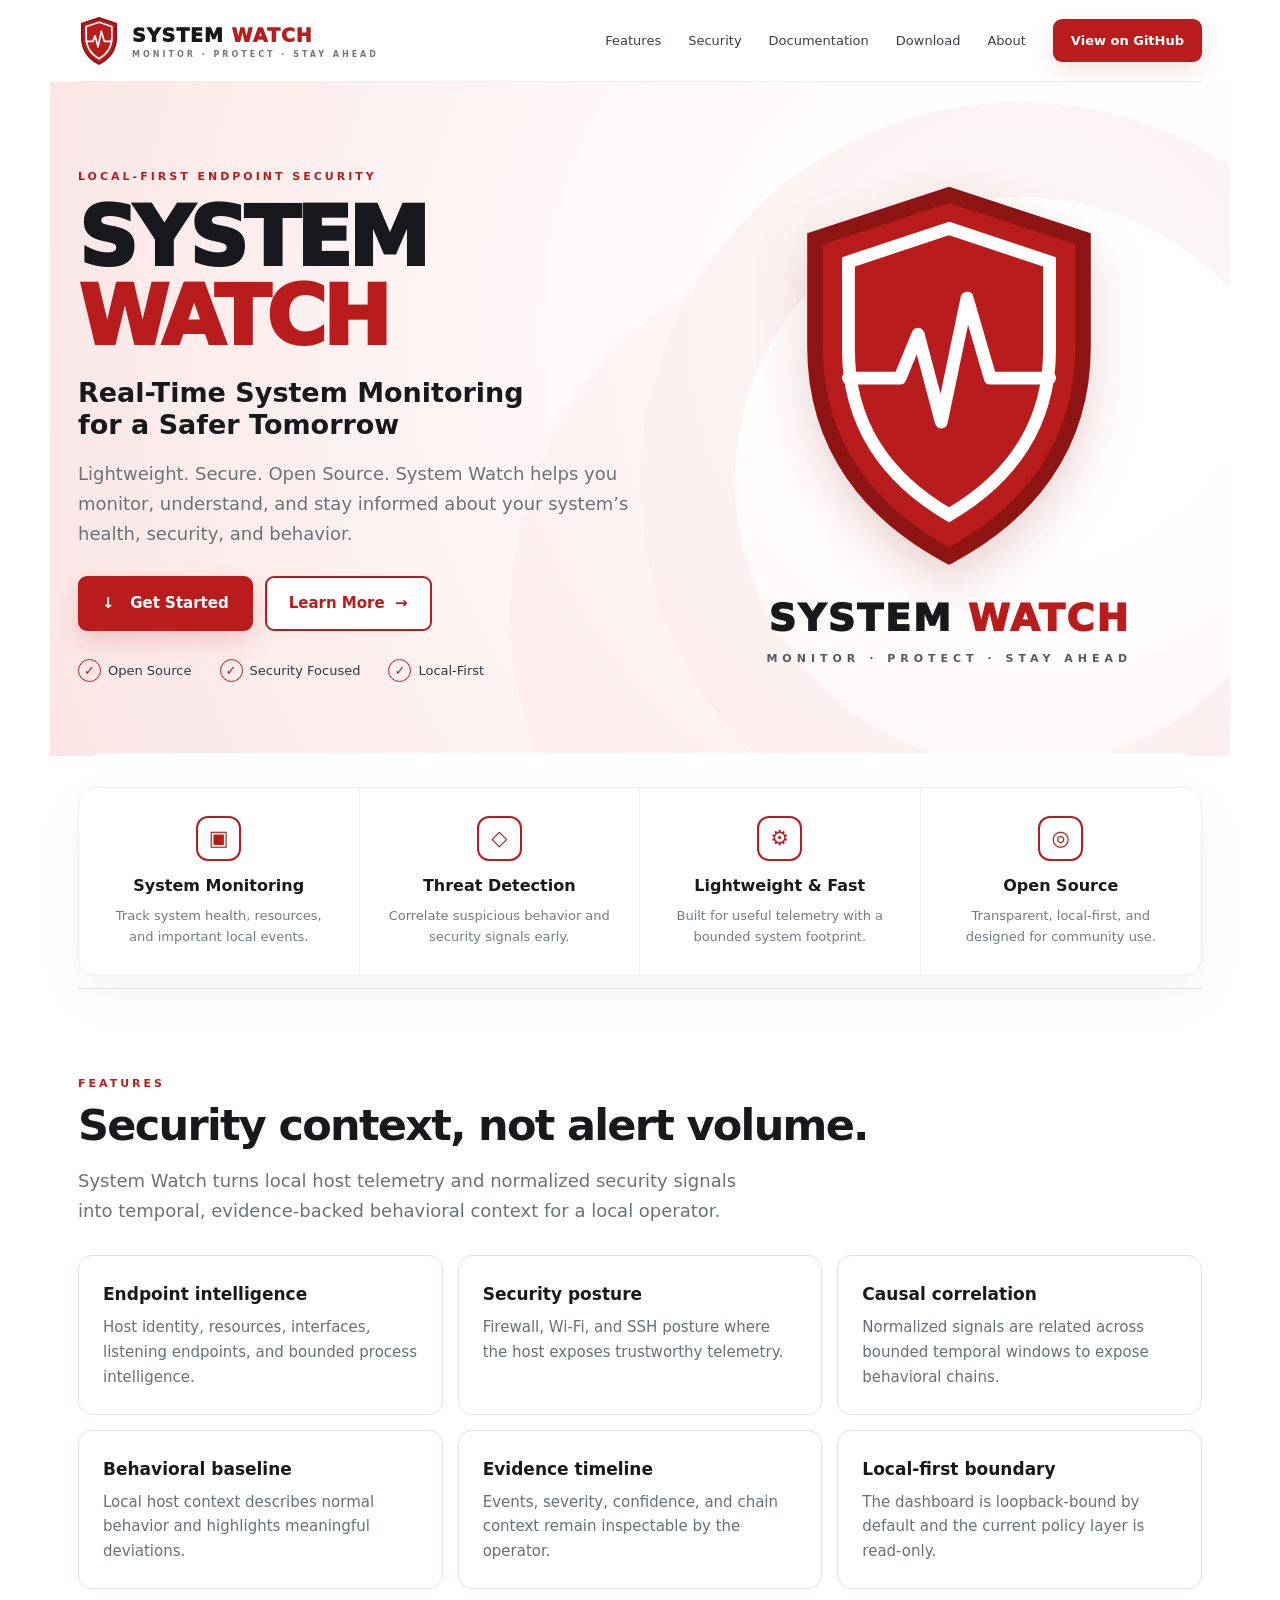
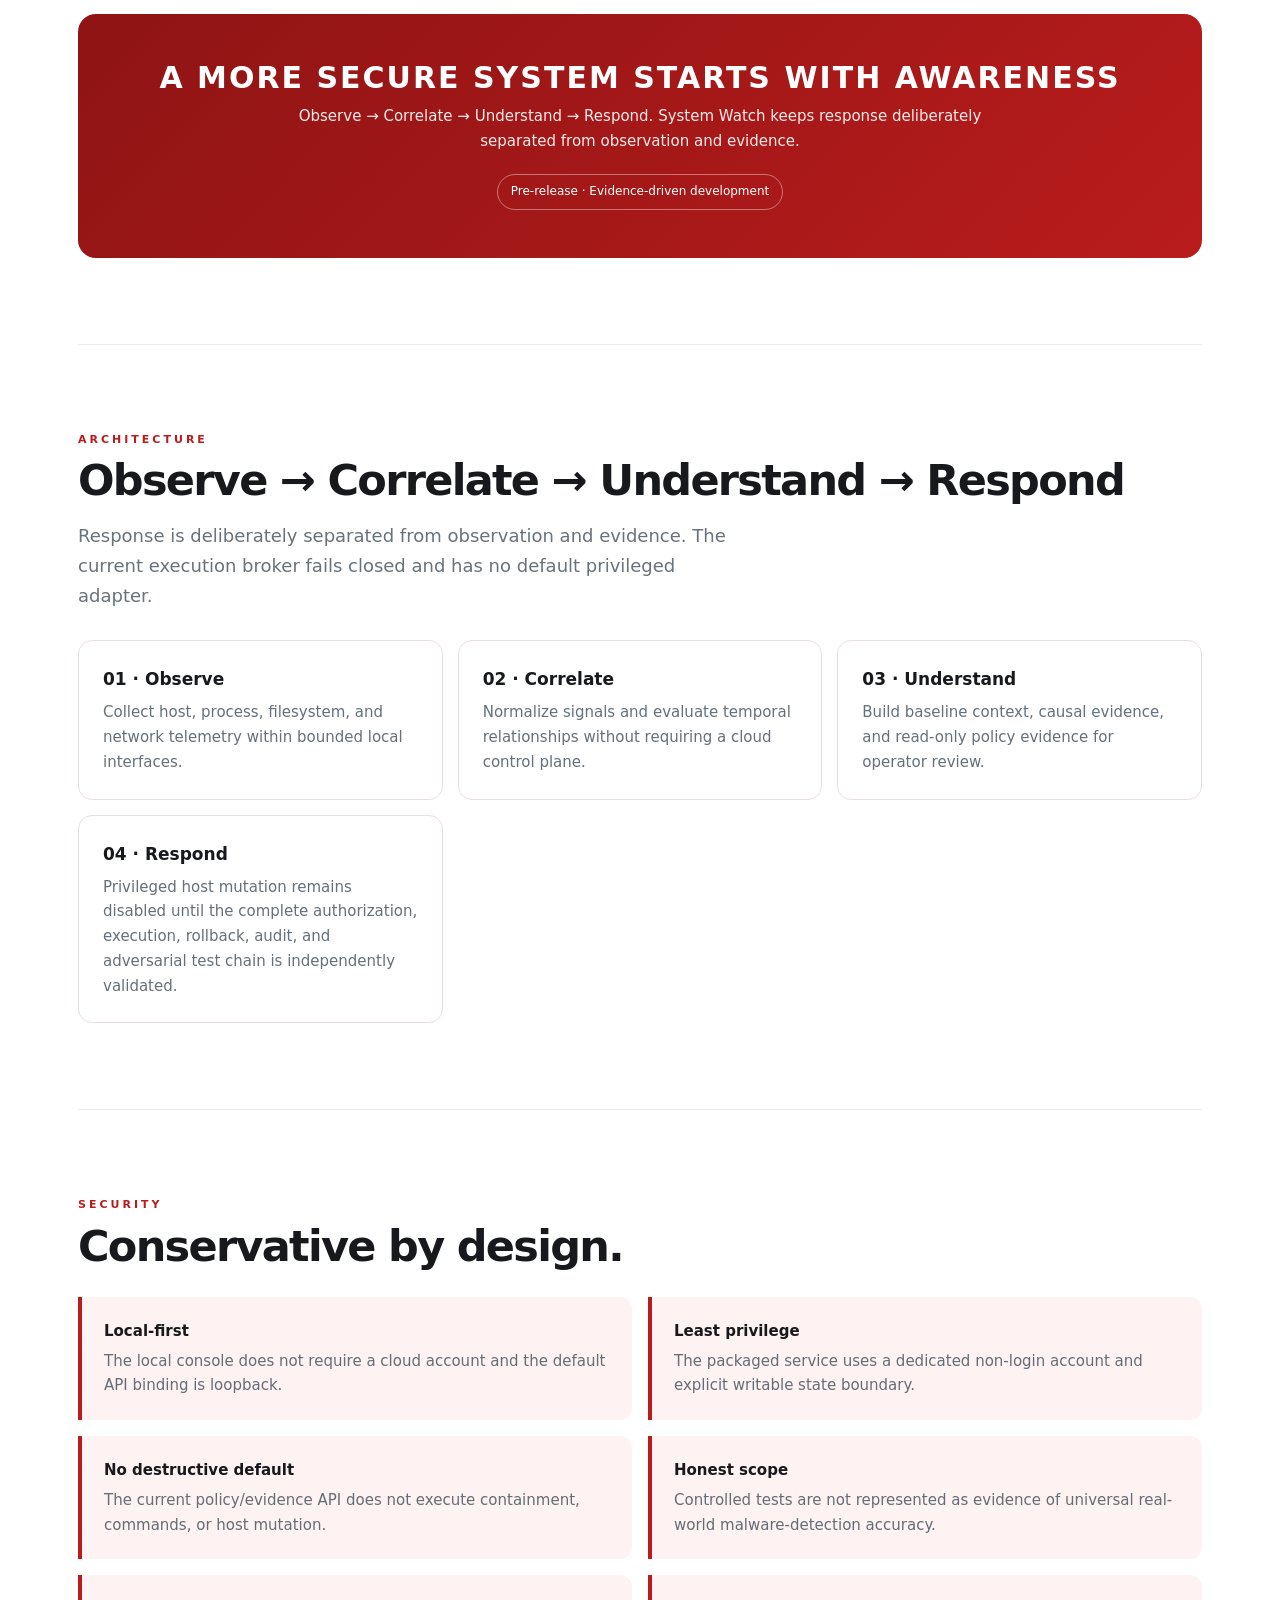
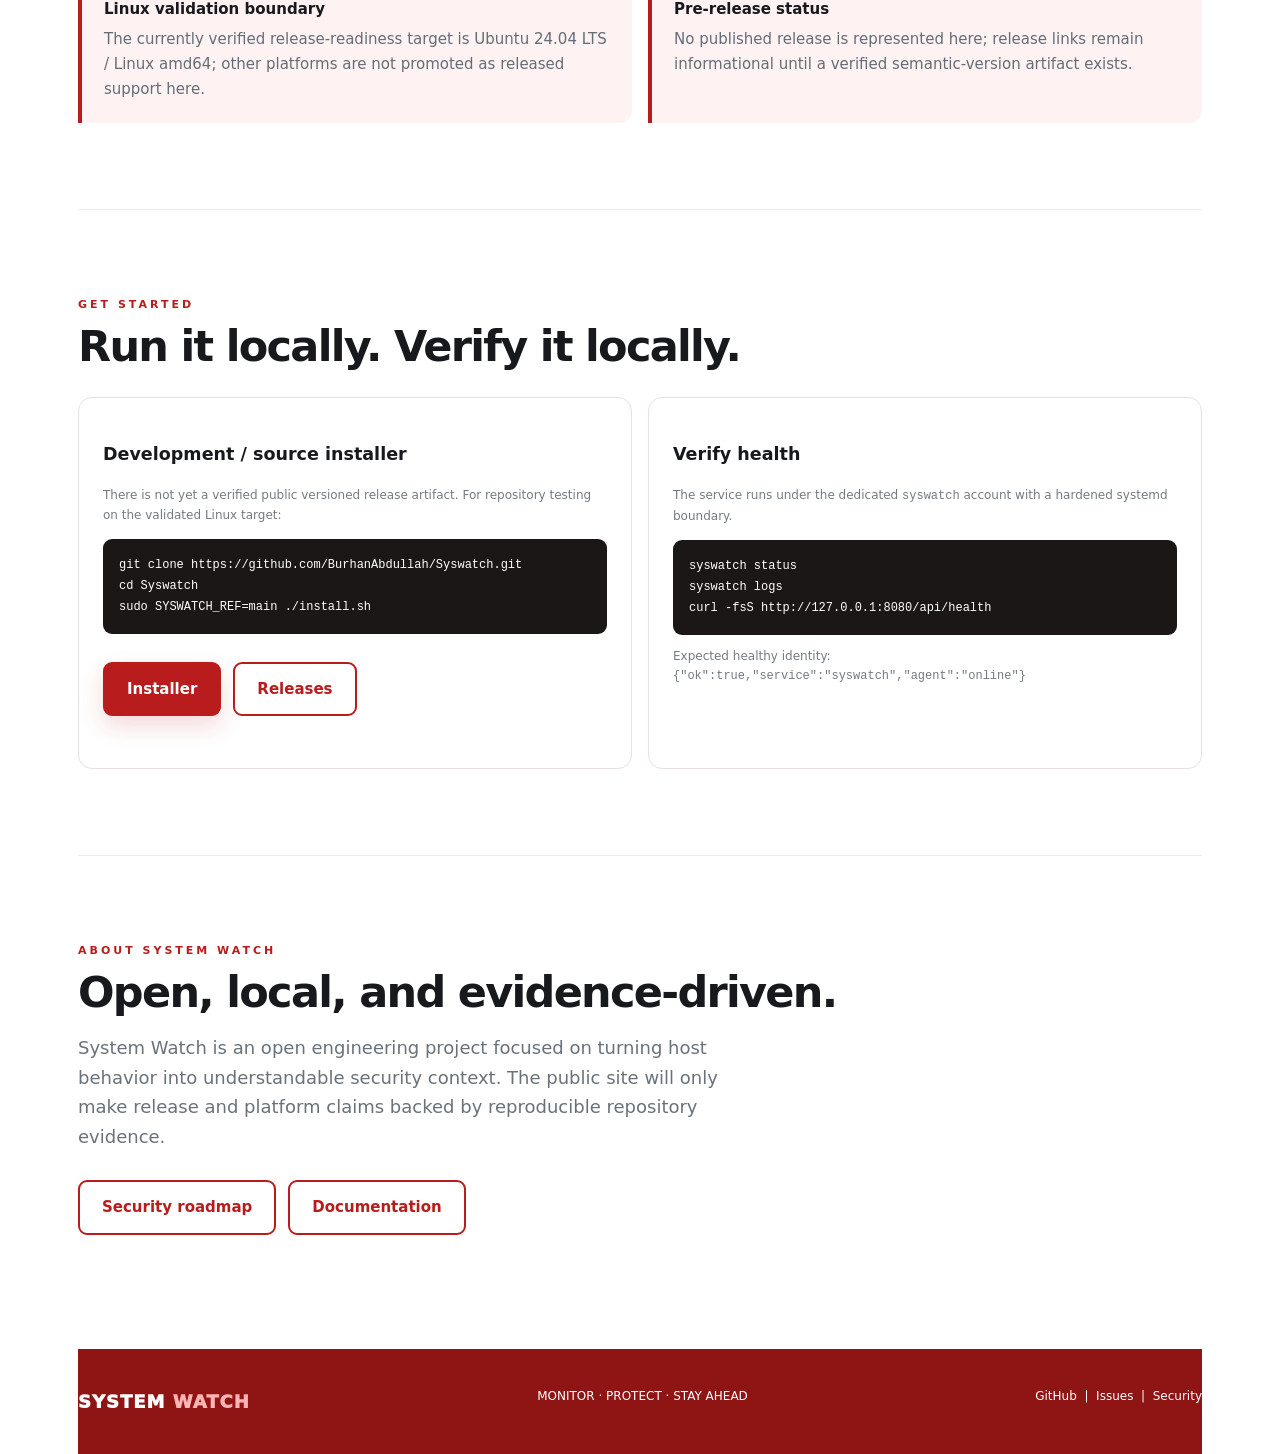
==== docs/index.html @ 02757d1f "feat(site): add GitHub Pages entry point" ====
<!doctype html><html lang="en"><head><meta charset="utf-8"><meta name="viewport" content="width=device-width,initial-scale=1"><meta http-equiv="refresh" content="0; url=../site/index.html"><link rel="canonical" href="../site/index.html"><title>System Watch</title></head><body><p>Opening <a href="../site/index.html">System Watch</a>…</p></body></html>
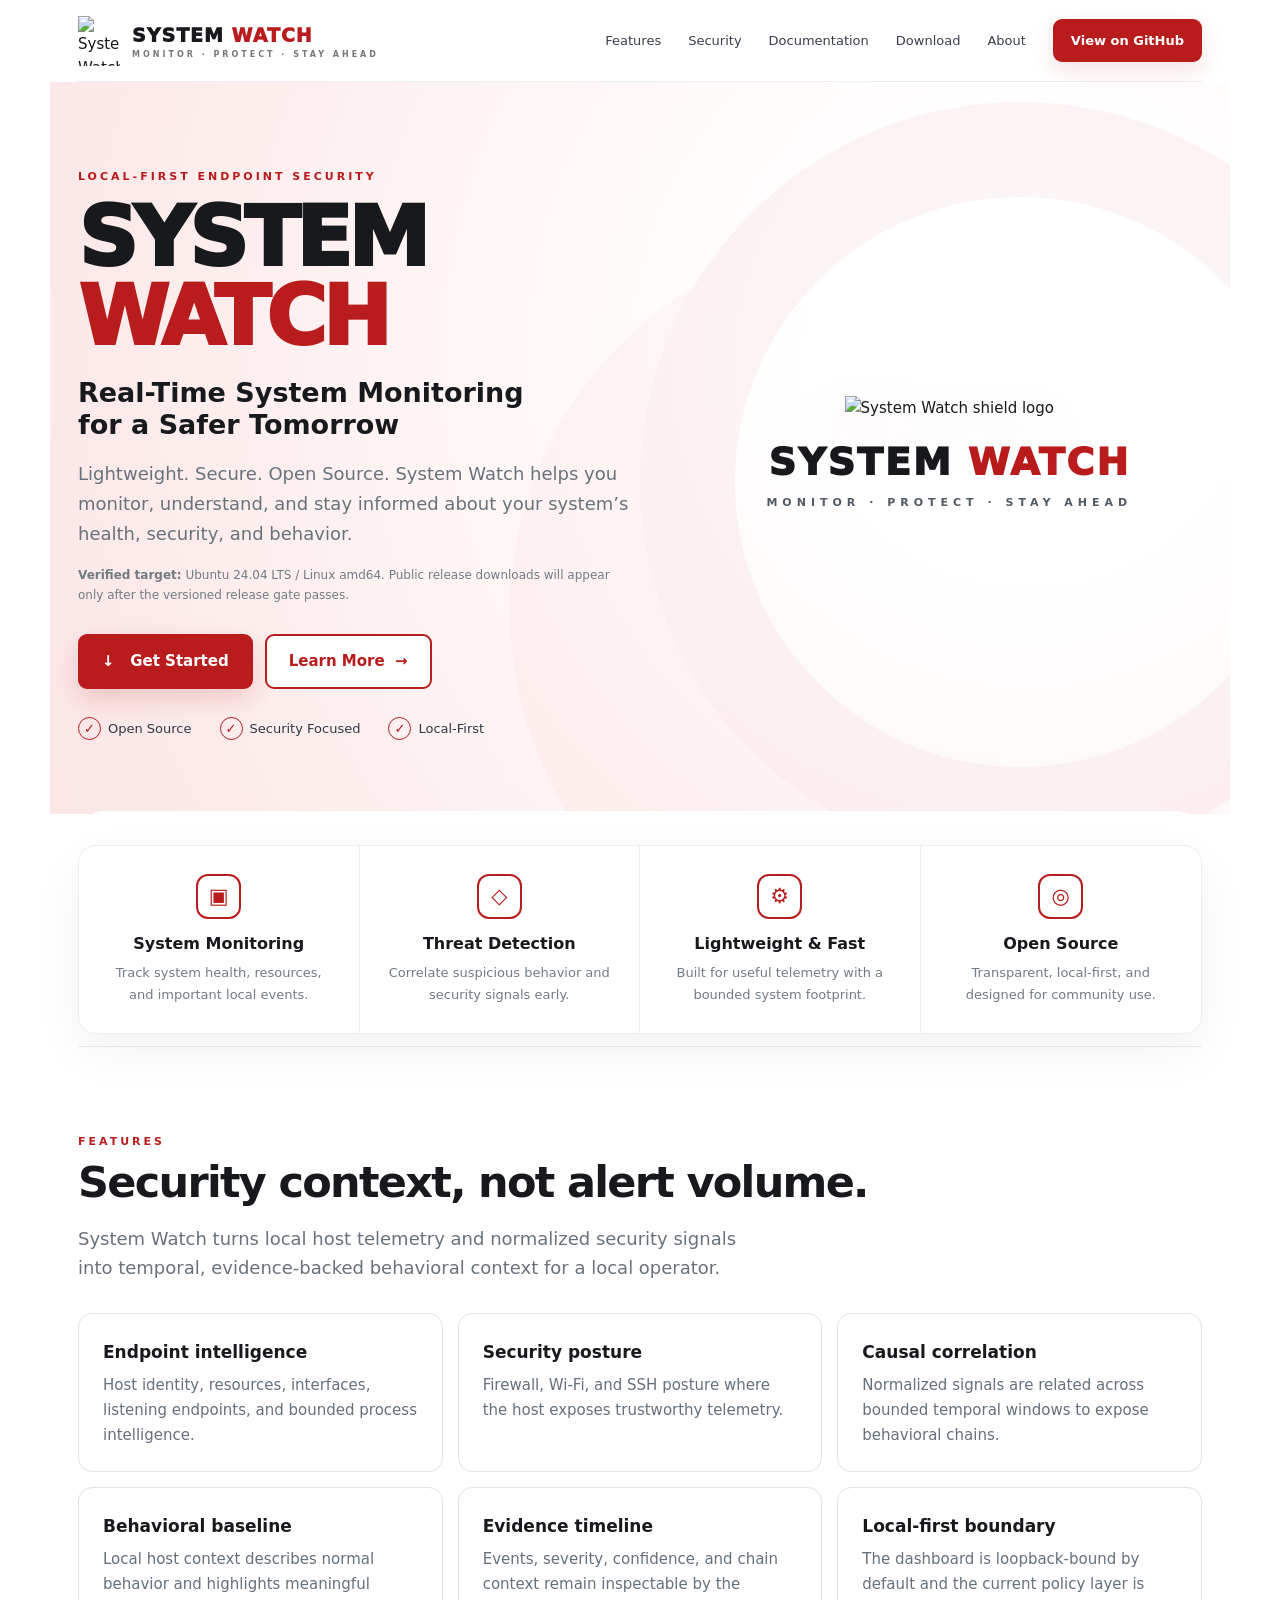
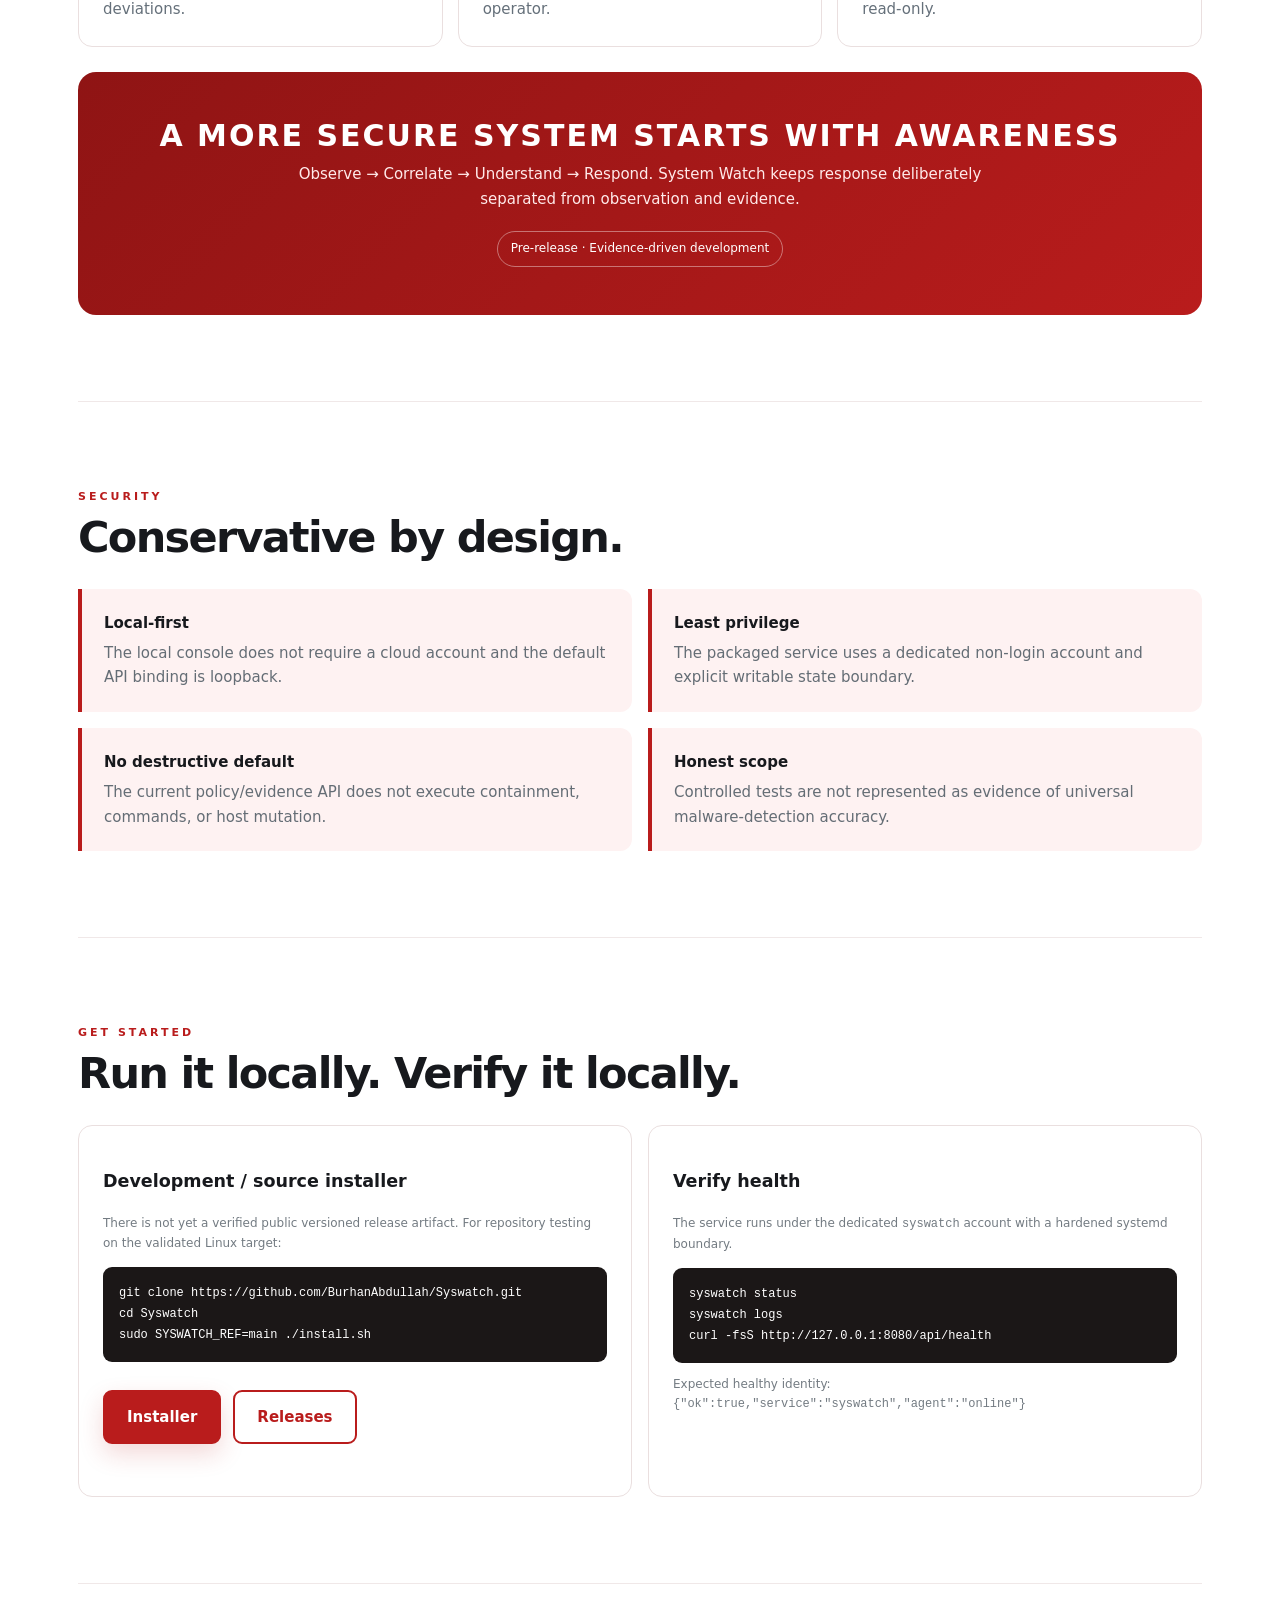
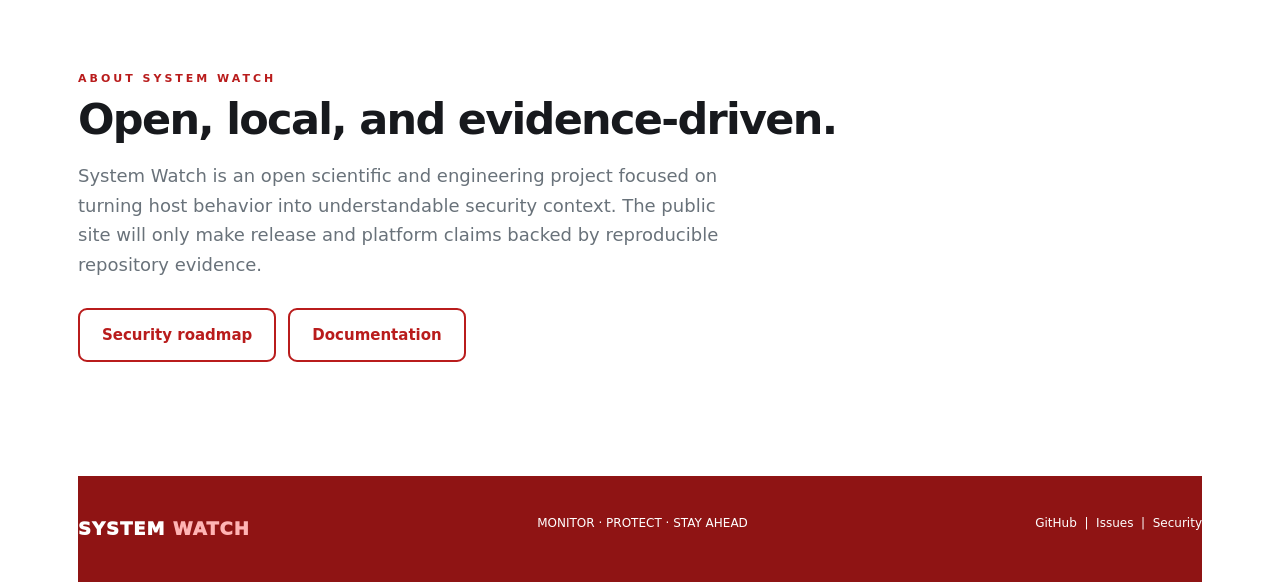
==== commit b39c3e45: "fix(site): publish full System Watch page from docs entry point" ====
--- a/docs/index.html
+++ b/docs/index.html
@@ -1 +1,29 @@
-<!doctype html><html lang="en"><head><meta charset="utf-8"><meta name="viewport" content="width=device-width,initial-scale=1"><meta http-equiv="refresh" content="0; url=../site/index.html"><link rel="canonical" href="../site/index.html"><title>System Watch</title></head><body><p>Opening <a href="../site/index.html">System Watch</a>…</p></body></html>+<!doctype html>
+<html lang="en">
+<head>
+<meta charset="utf-8">
+<meta name="viewport" content="width=device-width,initial-scale=1">
+<meta name="description" content="System Watch — local-first endpoint security and host behavior monitoring.">
+<meta name="theme-color" content="#b91c1c">
+<meta name="referrer" content="no-referrer">
+<title>System Watch — Monitor · Protect · Stay Ahead</title>
+<style>
+:root{--red:#b91c1c;--red-dark:#8f1414;--red-soft:#fef2f2;--ink:#17191d;--muted:#65707a;--line:#eadfdf;--white:#fff;--max:1180px}
+*{box-sizing:border-box}html{scroll-behavior:smooth}body{margin:0;color:var(--ink);background:#fff;font:15px/1.65 Inter,ui-sans-serif,system-ui,-apple-system,BlinkMacSystemFont,"Segoe UI",sans-serif}a{color:inherit}a:focus-visible{outline:3px solid #ef4444;outline-offset:3px}.wrap{max-width:var(--max);margin:auto;padding:0 28px}nav{height:82px;display:flex;align-items:center;justify-content:space-between;border-bottom:1px solid #eee;background:#fff}.brand{display:flex;align-items:center;gap:12px;text-decoration:none}.brand img{width:42px;height:50px}.brand-text{font-size:19px;font-weight:950;letter-spacing:1px}.brand-text span{color:var(--red)}.brand-sub{display:block;font-size:8px;letter-spacing:3px;color:#777;font-weight:700;margin-top:-3px}.links{display:flex;gap:27px;align-items:center;font-size:13px;color:#394049}.links a{text-decoration:none}.links a:hover{color:var(--red)}.github{background:var(--red);color:#fff!important;padding:11px 18px;border-radius:9px;font-weight:800;box-shadow:0 8px 22px #b91c1c22}.hero{position:relative;overflow:hidden;margin:0 -28px;padding:86px 28px 74px;background:radial-gradient(circle at 83% 38%,#fff 0,#fff 20%,#fff7f7 48%,#fbe5e5 100%)}.hero:after{content:"";position:absolute;right:-170px;top:20px;width:570px;height:570px;border-radius:50%;border:95px solid #b91c1c0b;box-shadow:-130px 130px 0 #b91c1c06;pointer-events:none}.hero-inner{max-width:var(--max);margin:auto;display:grid;grid-template-columns:1.05fr .95fr;gap:60px;align-items:center;position:relative;z-index:1}.eyebrow{font-size:11px;font-weight:900;letter-spacing:3px;color:var(--red)}h1{font-size:clamp(50px,7vw,82px);line-height:.96;letter-spacing:-4px;margin:13px 0 20px;font-weight:950}h1 span{color:var(--red)}.tagline{font-size:27px;line-height:1.2;font-weight:800;max-width:610px;margin:0 0 17px}.lead{font-size:18px;color:#69727a;max-width:660px}.actions{display:flex;gap:12px;flex-wrap:wrap;margin:28px 0}.btn{display:inline-flex;align-items:center;justify-content:center;gap:8px;padding:13px 22px;border-radius:9px;text-decoration:none;font-weight:850;border:2px solid var(--red);color:var(--red);background:#fff}.btn.primary{background:var(--red);color:#fff;box-shadow:0 10px 24px #b91c1c2b}.trust{display:flex;gap:28px;flex-wrap:wrap;margin-top:28px;color:#303841;font-size:13px}.trust span:before{content:"✓";display:inline-flex;align-items:center;justify-content:center;width:21px;height:21px;border:1.5px solid var(--red);border-radius:50%;color:var(--red);font-weight:900;margin-right:7px}.logo-stage{text-align:center}.logo-stage img{width:min(330px,70%);filter:drop-shadow(0 20px 25px #8f141433)}.logo-word{font-size:38px;font-weight:950;letter-spacing:2px;margin-top:10px}.logo-word span{color:var(--red)}.logo-sub{font-size:11px;letter-spacing:5px;color:#525b63;font-weight:800}.features{background:#fff;border-radius:26px 26px 0 0;margin-top:-3px;position:relative;z-index:2;padding:34px 0 12px}.feature-grid{display:grid;grid-template-columns:repeat(4,1fr);border:1px solid #eee;border-radius:18px;box-shadow:0 18px 50px #1b10100d;background:#fff}.feature{padding:28px 24px;text-align:center;border-right:1px solid #eee}.feature:last-child{border-right:0}.icon{width:45px;height:45px;margin:0 auto 12px;border:2px solid var(--red);border-radius:12px;display:flex;align-items:center;justify-content:center;color:var(--red);font-size:21px;font-weight:900}.feature h3{margin:0 0 5px;font-size:16px}.feature p{margin:0;color:#727b83;font-size:13px}.section{padding:86px 0;border-top:1px solid #f0e8e8}.section h2{font-size:43px;line-height:1.08;letter-spacing:-1.7px;margin:8px 0 12px}.cards{display:grid;grid-template-columns:repeat(3,1fr);gap:15px;margin-top:30px}.card{padding:24px;border:1px solid var(--line);border-radius:14px;background:#fff}.card:hover{border-color:#e7aaaa;box-shadow:0 12px 35px #b91c1c0b}.card h3{margin:0 0 7px;font-size:17px}.card p{margin:0;color:var(--muted)}.red-band{margin:25px 0 0;background:linear-gradient(135deg,var(--red-dark),var(--red));color:#fff;border-radius:18px;padding:48px 35px;text-align:center}.red-band h2{margin:0 0 10px;font-size:30px;letter-spacing:2px}.red-band p{margin:0 auto;color:#ffeaea;max-width:700px}.status{display:inline-block;margin-top:20px;padding:7px 13px;border:1px solid #ffffff66;border-radius:999px;font-size:12px}.install{display:grid;grid-template-columns:1fr 1fr;gap:16px;margin-top:28px}.box{padding:24px;border:1px solid var(--line);border-radius:14px;background:#fff}.code{margin-top:13px;padding:16px;background:#1b1717;color:#fff;border-radius:9px;overflow:auto;font:12px/1.75 ui-monospace,SFMono-Regular,Consolas,monospace}.note{font-size:12px;color:#737b82}.limits{display:grid;grid-template-columns:repeat(2,1fr);gap:16px;margin-top:28px}.limit{padding:22px;border-left:4px solid var(--red);background:var(--red-soft);border-radius:0 12px 12px 0}.limit strong{display:block;margin-bottom:5px}.limit p{margin:0;color:#646d75}footer{margin-top:0;background:#8f1414;color:#fff;padding:38px 0}.footerline{display:flex;justify-content:space-between;gap:20px;flex-wrap:wrap;font-size:12px}.footerline a{text-decoration:none}.footer-brand{font-size:18px;font-weight:950;letter-spacing:1px}.footer-brand span{color:#ffb4b4}@media(max-width:850px){.links{display:none}.hero-inner,.install,.limits{grid-template-columns:1fr}.logo-stage{order:-1}.feature-grid{grid-template-columns:1fr 1fr}.feature:nth-child(2){border-right:0}.feature:nth-child(-n+2){border-bottom:1px solid #eee}.cards{grid-template-columns:1fr 1fr}}@media(max-width:560px){.wrap{padding:0 17px}.hero{margin:0 -17px;padding:58px 17px}.feature-grid,.cards,.limits{grid-template-columns:1fr}.feature{border-right:0!important;border-bottom:1px solid #eee}.feature:last-child{border-bottom:0}h1{font-size:52px;letter-spacing:-2.5px}.tagline{font-size:22px}.section{padding:62px 0}.section h2{font-size:35px}.trust{gap:12px;flex-direction:column}.logo-word{font-size:29px}.logo-stage img{width:220px}}@media(prefers-reduced-motion:reduce){html{scroll-behavior:auto}}
+</style>
+</head>
+<body>
+<div class="wrap">
+<nav aria-label="Primary navigation"><a class="brand" href="#top"><img src="logo.svg" alt="System Watch shield logo"><span><span class="brand-text">SYSTEM <span>WATCH</span></span><span class="brand-sub">MONITOR · PROTECT · STAY AHEAD</span></span></a><div class="links"><a href="#product">Features</a><a href="#security">Security</a><a href="#install">Documentation</a><a href="#install">Download</a><a href="#about">About</a><a class="github" href="https://github.com/BurhanAbdullah/Syswatch">View on GitHub</a></div></nav>
+<main id="top">
+<section class="hero" aria-labelledby="hero-title"><div class="hero-inner"><div><div class="eyebrow">LOCAL-FIRST ENDPOINT SECURITY</div><h1 id="hero-title">SYSTEM <span>WATCH</span></h1><p class="tagline">Real-Time System Monitoring<br>for a Safer Tomorrow</p><p class="lead">Lightweight. Secure. Open Source. System Watch helps you monitor, understand, and stay informed about your system’s health, security, and behavior.</p><p class="note"><strong>Verified target:</strong> Ubuntu 24.04 LTS / Linux amd64. Public release downloads will appear only after the versioned release gate passes.</p><div class="actions"><a class="btn primary" href="#install">↓ &nbsp; Get Started</a><a class="btn" href="#product">Learn More &nbsp;→</a></div><div class="trust"><span>Open Source</span><span>Security Focused</span><span>Local-First</span></div></div><div class="logo-stage"><img src="logo.svg" alt="System Watch shield logo"><div class="logo-word">SYSTEM <span>WATCH</span></div><div class="logo-sub">MONITOR · PROTECT · STAY AHEAD</div></div></div></section>
+<section class="features" aria-label="Highlights"><div class="feature-grid"><article class="feature"><div class="icon">▣</div><h3>System Monitoring</h3><p>Track system health, resources, and important local events.</p></article><article class="feature"><div class="icon">◇</div><h3>Threat Detection</h3><p>Correlate suspicious behavior and security signals early.</p></article><article class="feature"><div class="icon">⚙</div><h3>Lightweight &amp; Fast</h3><p>Built for useful telemetry with a bounded system footprint.</p></article><article class="feature"><div class="icon">◎</div><h3>Open Source</h3><p>Transparent, local-first, and designed for community use.</p></article></div></section>
+<section class="section" id="product"><div class="eyebrow">FEATURES</div><h2>Security context, not alert volume.</h2><p class="lead">System Watch turns local host telemetry and normalized security signals into temporal, evidence-backed behavioral context for a local operator.</p><div class="cards"><article class="card"><h3>Endpoint intelligence</h3><p>Host identity, resources, interfaces, listening endpoints, and bounded process intelligence.</p></article><article class="card"><h3>Security posture</h3><p>Firewall, Wi-Fi, and SSH posture where the host exposes trustworthy telemetry.</p></article><article class="card"><h3>Causal correlation</h3><p>Normalized signals are related across bounded temporal windows to expose behavioral chains.</p></article><article class="card"><h3>Behavioral baseline</h3><p>Local host context describes normal behavior and highlights meaningful deviations.</p></article><article class="card"><h3>Evidence timeline</h3><p>Events, severity, confidence, and chain context remain inspectable by the operator.</p></article><article class="card"><h3>Local-first boundary</h3><p>The dashboard is loopback-bound by default and the current policy layer is read-only.</p></article></div><div class="red-band"><h2>A MORE SECURE SYSTEM STARTS WITH AWARENESS</h2><p>Observe → Correlate → Understand → Respond. System Watch keeps response deliberately separated from observation and evidence.</p><div class="status">Pre-release · Evidence-driven development</div></div></section>
+<section class="section" id="security"><div class="eyebrow">SECURITY</div><h2>Conservative by design.</h2><div class="limits"><div class="limit"><strong>Local-first</strong><p>The local console does not require a cloud account and the default API binding is loopback.</p></div><div class="limit"><strong>Least privilege</strong><p>The packaged service uses a dedicated non-login account and explicit writable state boundary.</p></div><div class="limit"><strong>No destructive default</strong><p>The current policy/evidence API does not execute containment, commands, or host mutation.</p></div><div class="limit"><strong>Honest scope</strong><p>Controlled tests are not represented as evidence of universal malware-detection accuracy.</p></div></div></section>
+<section class="section" id="install"><div class="eyebrow">GET STARTED</div><h2>Run it locally. Verify it locally.</h2><div class="install"><div class="box"><h3>Development / source installer</h3><p class="note">There is not yet a verified public versioned release artifact. For repository testing on the validated Linux target:</p><div class="code">git clone https://github.com/BurhanAbdullah/Syswatch.git<br>cd Syswatch<br>sudo SYSWATCH_REF=main ./install.sh</div><div class="actions"><a class="btn primary" href="https://github.com/BurhanAbdullah/Syswatch/blob/main/install.sh">Installer</a><a class="btn" href="https://github.com/BurhanAbdullah/Syswatch/releases">Releases</a></div></div><div class="box"><h3>Verify health</h3><p class="note">The service runs under the dedicated <code>syswatch</code> account with a hardened systemd boundary.</p><div class="code">syswatch status<br>syswatch logs<br>curl -fsS http://127.0.0.1:8080/api/health</div><p class="note">Expected healthy identity: <code>{"ok":true,"service":"syswatch","agent":"online"}</code></p></div></div></section>
+<section class="section" id="about"><div class="eyebrow">ABOUT SYSTEM WATCH</div><h2>Open, local, and evidence-driven.</h2><p class="lead">System Watch is an open scientific and engineering project focused on turning host behavior into understandable security context. The public site will only make release and platform claims backed by reproducible repository evidence.</p><div class="actions"><a class="btn" href="https://github.com/BurhanAbdullah/Syswatch/issues/4">Security roadmap</a><a class="btn" href="https://github.com/BurhanAbdullah/Syswatch/tree/main/docs">Documentation</a></div></section>
+</main>
+<footer><div class="footerline"><span class="footer-brand">SYSTEM <span>WATCH</span></span><span>MONITOR · PROTECT · STAY AHEAD</span><span><a href="https://github.com/BurhanAbdullah/Syswatch">GitHub</a> &nbsp;|&nbsp; <a href="https://github.com/BurhanAbdullah/Syswatch/issues">Issues</a> &nbsp;|&nbsp; <a href="https://github.com/BurhanAbdullah/Syswatch/security">Security</a></span></div></footer>
+</div>
+</body>
+</html>
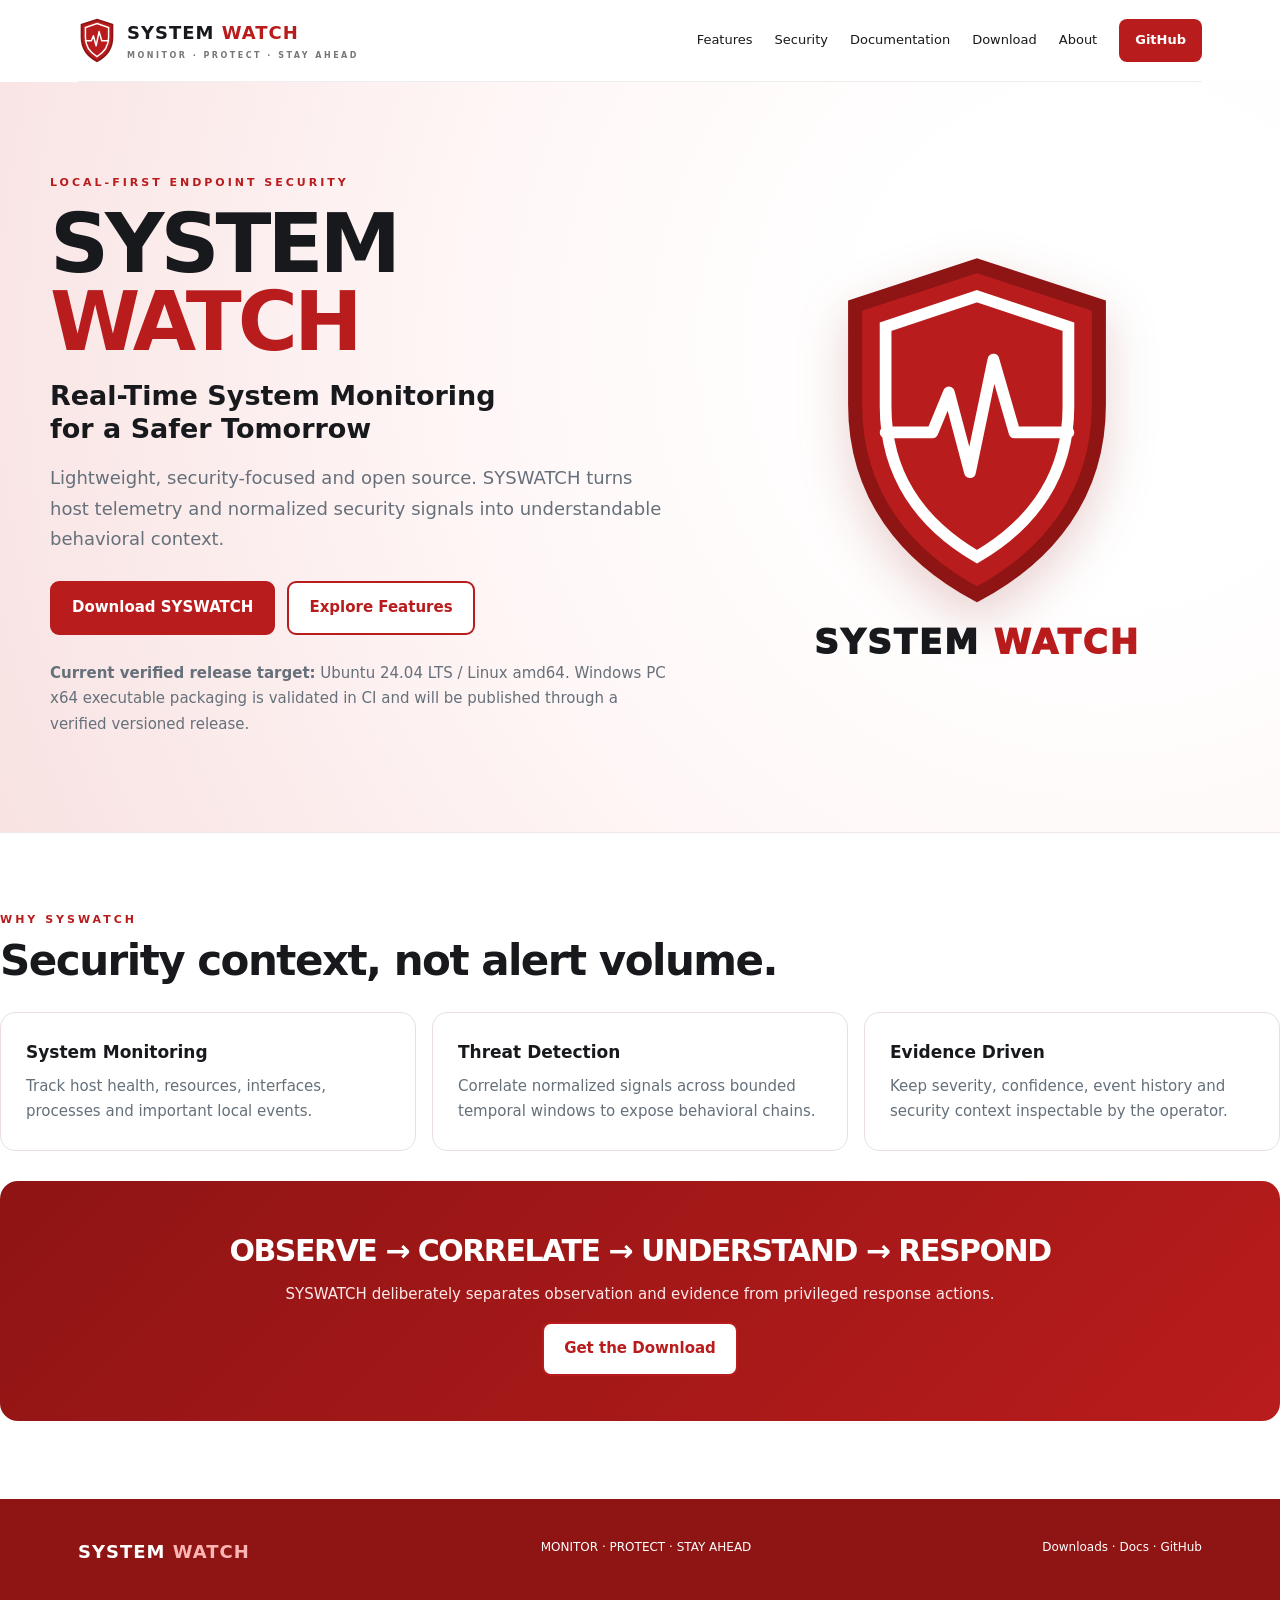
==== commit 337cd8ae: "feat(site): convert homepage to multipage navigation" ====
--- a/docs/index.html
+++ b/docs/index.html
@@ -1,29 +1 @@
-<!doctype html>
-<html lang="en">
-<head>
-<meta charset="utf-8">
-<meta name="viewport" content="width=device-width,initial-scale=1">
-<meta name="description" content="System Watch — local-first endpoint security and host behavior monitoring.">
-<meta name="theme-color" content="#b91c1c">
-<meta name="referrer" content="no-referrer">
-<title>System Watch — Monitor · Protect · Stay Ahead</title>
-<style>
-:root{--red:#b91c1c;--red-dark:#8f1414;--red-soft:#fef2f2;--ink:#17191d;--muted:#65707a;--line:#eadfdf;--white:#fff;--max:1180px}
-*{box-sizing:border-box}html{scroll-behavior:smooth}body{margin:0;color:var(--ink);background:#fff;font:15px/1.65 Inter,ui-sans-serif,system-ui,-apple-system,BlinkMacSystemFont,"Segoe UI",sans-serif}a{color:inherit}a:focus-visible{outline:3px solid #ef4444;outline-offset:3px}.wrap{max-width:var(--max);margin:auto;padding:0 28px}nav{height:82px;display:flex;align-items:center;justify-content:space-between;border-bottom:1px solid #eee;background:#fff}.brand{display:flex;align-items:center;gap:12px;text-decoration:none}.brand img{width:42px;height:50px}.brand-text{font-size:19px;font-weight:950;letter-spacing:1px}.brand-text span{color:var(--red)}.brand-sub{display:block;font-size:8px;letter-spacing:3px;color:#777;font-weight:700;margin-top:-3px}.links{display:flex;gap:27px;align-items:center;font-size:13px;color:#394049}.links a{text-decoration:none}.links a:hover{color:var(--red)}.github{background:var(--red);color:#fff!important;padding:11px 18px;border-radius:9px;font-weight:800;box-shadow:0 8px 22px #b91c1c22}.hero{position:relative;overflow:hidden;margin:0 -28px;padding:86px 28px 74px;background:radial-gradient(circle at 83% 38%,#fff 0,#fff 20%,#fff7f7 48%,#fbe5e5 100%)}.hero:after{content:"";position:absolute;right:-170px;top:20px;width:570px;height:570px;border-radius:50%;border:95px solid #b91c1c0b;box-shadow:-130px 130px 0 #b91c1c06;pointer-events:none}.hero-inner{max-width:var(--max);margin:auto;display:grid;grid-template-columns:1.05fr .95fr;gap:60px;align-items:center;position:relative;z-index:1}.eyebrow{font-size:11px;font-weight:900;letter-spacing:3px;color:var(--red)}h1{font-size:clamp(50px,7vw,82px);line-height:.96;letter-spacing:-4px;margin:13px 0 20px;font-weight:950}h1 span{color:var(--red)}.tagline{font-size:27px;line-height:1.2;font-weight:800;max-width:610px;margin:0 0 17px}.lead{font-size:18px;color:#69727a;max-width:660px}.actions{display:flex;gap:12px;flex-wrap:wrap;margin:28px 0}.btn{display:inline-flex;align-items:center;justify-content:center;gap:8px;padding:13px 22px;border-radius:9px;text-decoration:none;font-weight:850;border:2px solid var(--red);color:var(--red);background:#fff}.btn.primary{background:var(--red);color:#fff;box-shadow:0 10px 24px #b91c1c2b}.trust{display:flex;gap:28px;flex-wrap:wrap;margin-top:28px;color:#303841;font-size:13px}.trust span:before{content:"✓";display:inline-flex;align-items:center;justify-content:center;width:21px;height:21px;border:1.5px solid var(--red);border-radius:50%;color:var(--red);font-weight:900;margin-right:7px}.logo-stage{text-align:center}.logo-stage img{width:min(330px,70%);filter:drop-shadow(0 20px 25px #8f141433)}.logo-word{font-size:38px;font-weight:950;letter-spacing:2px;margin-top:10px}.logo-word span{color:var(--red)}.logo-sub{font-size:11px;letter-spacing:5px;color:#525b63;font-weight:800}.features{background:#fff;border-radius:26px 26px 0 0;margin-top:-3px;position:relative;z-index:2;padding:34px 0 12px}.feature-grid{display:grid;grid-template-columns:repeat(4,1fr);border:1px solid #eee;border-radius:18px;box-shadow:0 18px 50px #1b10100d;background:#fff}.feature{padding:28px 24px;text-align:center;border-right:1px solid #eee}.feature:last-child{border-right:0}.icon{width:45px;height:45px;margin:0 auto 12px;border:2px solid var(--red);border-radius:12px;display:flex;align-items:center;justify-content:center;color:var(--red);font-size:21px;font-weight:900}.feature h3{margin:0 0 5px;font-size:16px}.feature p{margin:0;color:#727b83;font-size:13px}.section{padding:86px 0;border-top:1px solid #f0e8e8}.section h2{font-size:43px;line-height:1.08;letter-spacing:-1.7px;margin:8px 0 12px}.cards{display:grid;grid-template-columns:repeat(3,1fr);gap:15px;margin-top:30px}.card{padding:24px;border:1px solid var(--line);border-radius:14px;background:#fff}.card:hover{border-color:#e7aaaa;box-shadow:0 12px 35px #b91c1c0b}.card h3{margin:0 0 7px;font-size:17px}.card p{margin:0;color:var(--muted)}.red-band{margin:25px 0 0;background:linear-gradient(135deg,var(--red-dark),var(--red));color:#fff;border-radius:18px;padding:48px 35px;text-align:center}.red-band h2{margin:0 0 10px;font-size:30px;letter-spacing:2px}.red-band p{margin:0 auto;color:#ffeaea;max-width:700px}.status{display:inline-block;margin-top:20px;padding:7px 13px;border:1px solid #ffffff66;border-radius:999px;font-size:12px}.install{display:grid;grid-template-columns:1fr 1fr;gap:16px;margin-top:28px}.box{padding:24px;border:1px solid var(--line);border-radius:14px;background:#fff}.code{margin-top:13px;padding:16px;background:#1b1717;color:#fff;border-radius:9px;overflow:auto;font:12px/1.75 ui-monospace,SFMono-Regular,Consolas,monospace}.note{font-size:12px;color:#737b82}.limits{display:grid;grid-template-columns:repeat(2,1fr);gap:16px;margin-top:28px}.limit{padding:22px;border-left:4px solid var(--red);background:var(--red-soft);border-radius:0 12px 12px 0}.limit strong{display:block;margin-bottom:5px}.limit p{margin:0;color:#646d75}footer{margin-top:0;background:#8f1414;color:#fff;padding:38px 0}.footerline{display:flex;justify-content:space-between;gap:20px;flex-wrap:wrap;font-size:12px}.footerline a{text-decoration:none}.footer-brand{font-size:18px;font-weight:950;letter-spacing:1px}.footer-brand span{color:#ffb4b4}@media(max-width:850px){.links{display:none}.hero-inner,.install,.limits{grid-template-columns:1fr}.logo-stage{order:-1}.feature-grid{grid-template-columns:1fr 1fr}.feature:nth-child(2){border-right:0}.feature:nth-child(-n+2){border-bottom:1px solid #eee}.cards{grid-template-columns:1fr 1fr}}@media(max-width:560px){.wrap{padding:0 17px}.hero{margin:0 -17px;padding:58px 17px}.feature-grid,.cards,.limits{grid-template-columns:1fr}.feature{border-right:0!important;border-bottom:1px solid #eee}.feature:last-child{border-bottom:0}h1{font-size:52px;letter-spacing:-2.5px}.tagline{font-size:22px}.section{padding:62px 0}.section h2{font-size:35px}.trust{gap:12px;flex-direction:column}.logo-word{font-size:29px}.logo-stage img{width:220px}}@media(prefers-reduced-motion:reduce){html{scroll-behavior:auto}}
-</style>
-</head>
-<body>
-<div class="wrap">
-<nav aria-label="Primary navigation"><a class="brand" href="#top"><img src="logo.svg" alt="System Watch shield logo"><span><span class="brand-text">SYSTEM <span>WATCH</span></span><span class="brand-sub">MONITOR · PROTECT · STAY AHEAD</span></span></a><div class="links"><a href="#product">Features</a><a href="#security">Security</a><a href="#install">Documentation</a><a href="#install">Download</a><a href="#about">About</a><a class="github" href="https://github.com/BurhanAbdullah/Syswatch">View on GitHub</a></div></nav>
-<main id="top">
-<section class="hero" aria-labelledby="hero-title"><div class="hero-inner"><div><div class="eyebrow">LOCAL-FIRST ENDPOINT SECURITY</div><h1 id="hero-title">SYSTEM <span>WATCH</span></h1><p class="tagline">Real-Time System Monitoring<br>for a Safer Tomorrow</p><p class="lead">Lightweight. Secure. Open Source. System Watch helps you monitor, understand, and stay informed about your system’s health, security, and behavior.</p><p class="note"><strong>Verified target:</strong> Ubuntu 24.04 LTS / Linux amd64. Public release downloads will appear only after the versioned release gate passes.</p><div class="actions"><a class="btn primary" href="#install">↓ &nbsp; Get Started</a><a class="btn" href="#product">Learn More &nbsp;→</a></div><div class="trust"><span>Open Source</span><span>Security Focused</span><span>Local-First</span></div></div><div class="logo-stage"><img src="logo.svg" alt="System Watch shield logo"><div class="logo-word">SYSTEM <span>WATCH</span></div><div class="logo-sub">MONITOR · PROTECT · STAY AHEAD</div></div></div></section>
-<section class="features" aria-label="Highlights"><div class="feature-grid"><article class="feature"><div class="icon">▣</div><h3>System Monitoring</h3><p>Track system health, resources, and important local events.</p></article><article class="feature"><div class="icon">◇</div><h3>Threat Detection</h3><p>Correlate suspicious behavior and security signals early.</p></article><article class="feature"><div class="icon">⚙</div><h3>Lightweight &amp; Fast</h3><p>Built for useful telemetry with a bounded system footprint.</p></article><article class="feature"><div class="icon">◎</div><h3>Open Source</h3><p>Transparent, local-first, and designed for community use.</p></article></div></section>
-<section class="section" id="product"><div class="eyebrow">FEATURES</div><h2>Security context, not alert volume.</h2><p class="lead">System Watch turns local host telemetry and normalized security signals into temporal, evidence-backed behavioral context for a local operator.</p><div class="cards"><article class="card"><h3>Endpoint intelligence</h3><p>Host identity, resources, interfaces, listening endpoints, and bounded process intelligence.</p></article><article class="card"><h3>Security posture</h3><p>Firewall, Wi-Fi, and SSH posture where the host exposes trustworthy telemetry.</p></article><article class="card"><h3>Causal correlation</h3><p>Normalized signals are related across bounded temporal windows to expose behavioral chains.</p></article><article class="card"><h3>Behavioral baseline</h3><p>Local host context describes normal behavior and highlights meaningful deviations.</p></article><article class="card"><h3>Evidence timeline</h3><p>Events, severity, confidence, and chain context remain inspectable by the operator.</p></article><article class="card"><h3>Local-first boundary</h3><p>The dashboard is loopback-bound by default and the current policy layer is read-only.</p></article></div><div class="red-band"><h2>A MORE SECURE SYSTEM STARTS WITH AWARENESS</h2><p>Observe → Correlate → Understand → Respond. System Watch keeps response deliberately separated from observation and evidence.</p><div class="status">Pre-release · Evidence-driven development</div></div></section>
-<section class="section" id="security"><div class="eyebrow">SECURITY</div><h2>Conservative by design.</h2><div class="limits"><div class="limit"><strong>Local-first</strong><p>The local console does not require a cloud account and the default API binding is loopback.</p></div><div class="limit"><strong>Least privilege</strong><p>The packaged service uses a dedicated non-login account and explicit writable state boundary.</p></div><div class="limit"><strong>No destructive default</strong><p>The current policy/evidence API does not execute containment, commands, or host mutation.</p></div><div class="limit"><strong>Honest scope</strong><p>Controlled tests are not represented as evidence of universal malware-detection accuracy.</p></div></div></section>
-<section class="section" id="install"><div class="eyebrow">GET STARTED</div><h2>Run it locally. Verify it locally.</h2><div class="install"><div class="box"><h3>Development / source installer</h3><p class="note">There is not yet a verified public versioned release artifact. For repository testing on the validated Linux target:</p><div class="code">git clone https://github.com/BurhanAbdullah/Syswatch.git<br>cd Syswatch<br>sudo SYSWATCH_REF=main ./install.sh</div><div class="actions"><a class="btn primary" href="https://github.com/BurhanAbdullah/Syswatch/blob/main/install.sh">Installer</a><a class="btn" href="https://github.com/BurhanAbdullah/Syswatch/releases">Releases</a></div></div><div class="box"><h3>Verify health</h3><p class="note">The service runs under the dedicated <code>syswatch</code> account with a hardened systemd boundary.</p><div class="code">syswatch status<br>syswatch logs<br>curl -fsS http://127.0.0.1:8080/api/health</div><p class="note">Expected healthy identity: <code>{"ok":true,"service":"syswatch","agent":"online"}</code></p></div></div></section>
-<section class="section" id="about"><div class="eyebrow">ABOUT SYSTEM WATCH</div><h2>Open, local, and evidence-driven.</h2><p class="lead">System Watch is an open scientific and engineering project focused on turning host behavior into understandable security context. The public site will only make release and platform claims backed by reproducible repository evidence.</p><div class="actions"><a class="btn" href="https://github.com/BurhanAbdullah/Syswatch/issues/4">Security roadmap</a><a class="btn" href="https://github.com/BurhanAbdullah/Syswatch/tree/main/docs">Documentation</a></div></section>
-</main>
-<footer><div class="footerline"><span class="footer-brand">SYSTEM <span>WATCH</span></span><span>MONITOR · PROTECT · STAY AHEAD</span><span><a href="https://github.com/BurhanAbdullah/Syswatch">GitHub</a> &nbsp;|&nbsp; <a href="https://github.com/BurhanAbdullah/Syswatch/issues">Issues</a> &nbsp;|&nbsp; <a href="https://github.com/BurhanAbdullah/Syswatch/security">Security</a></span></div></footer>
-</div>
-</body>
-</html>+<!doctype html><html lang="en"><head><meta charset="utf-8"><meta name="viewport" content="width=device-width,initial-scale=1"><meta name="description" content="SYSWATCH — local-first endpoint security and host behavior monitoring."><title>SYSWATCH — Monitor · Protect · Stay Ahead</title><link rel="stylesheet" href="styles.css"></head><body><div class="wrap"><nav class="nav"><a class="brand" href="index.html"><img src="logo.svg" alt="SYSWATCH logo"><span><b>SYSTEM <span>WATCH</span></b><small>MONITOR · PROTECT · STAY AHEAD</small></span></a><div class="links"><a href="features.html">Features</a><a href="security.html">Security</a><a href="documentation.html">Documentation</a><a href="download.html">Download</a><a href="about.html">About</a><a class="github" href="https://github.com/BurhanAbdullah/Syswatch">GitHub</a></div></nav></div><main><section class="hero"><div class="hero-grid"><div><div class="eyebrow">LOCAL-FIRST ENDPOINT SECURITY</div><h1>SYSTEM <span>WATCH</span></h1><p class="tagline">Real-Time System Monitoring<br>for a Safer Tomorrow</p><p class="lead">Lightweight, security-focused and open source. SYSWATCH turns host telemetry and normalized security signals into understandable behavioral context.</p><div class="actions"><a class="btn primary" href="download.html">Download SYSWATCH</a><a class="btn" href="features.html">Explore Features</a></div><p class="muted"><strong>Current verified release target:</strong> Ubuntu 24.04 LTS / Linux amd64. Windows PC x64 executable packaging is validated in CI and will be published through a verified versioned release.</p></div><div class="logo"><img src="logo.svg" alt="SYSWATCH shield and heartbeat logo"><div class="logo-title">SYSTEM <span>WATCH</span></div></div></div></section><section class="section"><div class="eyebrow">WHY SYSWATCH</div><h2>Security context, not alert volume.</h2><div class="grid"><article class="card"><h3>System Monitoring</h3><p>Track host health, resources, interfaces, processes and important local events.</p></article><article class="card"><h3>Threat Detection</h3><p>Correlate normalized signals across bounded temporal windows to expose behavioral chains.</p></article><article class="card"><h3>Evidence Driven</h3><p>Keep severity, confidence, event history and security context inspectable by the operator.</p></article></div><div class="band"><h2>OBSERVE → CORRELATE → UNDERSTAND → RESPOND</h2><p>SYSWATCH deliberately separates observation and evidence from privileged response actions.</p><a class="btn" href="download.html">Get the Download</a></div></section></main><footer><div class="wrap footer"><b>SYSTEM <span>WATCH</span></b><span>MONITOR · PROTECT · STAY AHEAD</span><span><a href="download.html">Downloads</a> · <a href="documentation.html">Docs</a> · <a href="https://github.com/BurhanAbdullah/Syswatch">GitHub</a></span></div></footer></body></html>
--- a/docs/styles.css
+++ b/docs/styles.css
@@ -0,0 +1 @@
+:root{--red:#b91c1c;--dark:#8f1414;--soft:#fff4f4;--ink:#17191d;--muted:#65707a;--line:#eadfdf;--max:1180px}*{box-sizing:border-box}html{scroll-behavior:smooth}body{margin:0;color:var(--ink);background:#fff;font:15px/1.7 Inter,ui-sans-serif,system-ui,-apple-system,BlinkMacSystemFont,"Segoe UI",sans-serif}a{color:inherit}.wrap{max-width:var(--max);margin:auto;padding:0 28px}.nav{height:82px;display:flex;align-items:center;justify-content:space-between;border-bottom:1px solid #eee;background:#fff}.brand{display:flex;align-items:center;gap:11px;text-decoration:none}.brand img{width:38px;height:45px}.brand b{font-size:18px;letter-spacing:1px}.brand b span{color:var(--red)}.brand small{display:block;font-size:8px;letter-spacing:2.5px;color:#777;font-weight:800}.links{display:flex;gap:22px;align-items:center;font-size:13px}.links a{text-decoration:none}.links a:hover{color:var(--red)}.github{background:var(--red);color:#fff!important;padding:10px 16px;border-radius:8px;font-weight:800}.hero{margin:0 -28px;padding:92px 28px 80px;background:radial-gradient(circle at 85% 35%,#fff 0,#fff 20%,#fff7f7 50%,#f8e1e1 100%)}.hero-grid{max-width:var(--max);margin:auto;display:grid;grid-template-columns:1.1fr .9fr;gap:55px;align-items:center}.eyebrow{font-size:11px;font-weight:900;letter-spacing:3px;color:var(--red)}h1{font-size:clamp(50px,7vw,82px);line-height:.95;letter-spacing:-4px;margin:12px 0 20px}h1 span{color:var(--red)}h2{font-size:42px;line-height:1.1;letter-spacing:-1.5px;margin:8px 0 14px}.tagline{font-size:27px;line-height:1.2;font-weight:800;margin:0 0 16px}.lead{font-size:18px;color:var(--muted);max-width:720px}.actions{display:flex;gap:12px;flex-wrap:wrap;margin:26px 0}.btn{display:inline-flex;align-items:center;justify-content:center;padding:12px 20px;border:2px solid var(--red);border-radius:9px;text-decoration:none;font-weight:850;color:var(--red);background:#fff}.btn.primary{background:var(--red);color:#fff}.logo{text-align:center}.logo img{width:min(300px,75%);filter:drop-shadow(0 18px 25px #8f141433)}.logo-title{font-size:34px;font-weight:950;letter-spacing:2px}.logo-title span{color:var(--red)}.section{padding:78px 0;border-top:1px solid #f0e8e8}.grid{display:grid;grid-template-columns:repeat(3,1fr);gap:16px;margin-top:28px}.card{padding:25px;border:1px solid var(--line);border-radius:15px;background:#fff}.card h3{margin:0 0 7px;font-size:17px}.card p{margin:0;color:var(--muted)}.band{background:linear-gradient(135deg,var(--dark),var(--red));color:#fff;border-radius:18px;padding:45px;text-align:center;margin-top:30px}.band h2{font-size:30px}.band p{color:#ffeaea}.badge{display:inline-block;padding:6px 12px;border:1px solid #ffffff66;border-radius:999px;font-size:12px}.platforms{display:grid;grid-template-columns:1fr 1fr;gap:18px;margin-top:28px}.platform{border:1px solid var(--line);border-radius:16px;padding:28px}.platform h3{font-size:21px;margin:0 0 6px}.download-card{border:2px solid var(--line);border-radius:16px;padding:30px;background:#fff}.download-card.ready{border-color:#e2aaaa}.download-card .state{font-size:11px;font-weight:900;letter-spacing:2px;color:var(--red)}.release-list{margin-top:24px}.release{display:flex;align-items:center;justify-content:space-between;gap:20px;padding:18px 0;border-bottom:1px solid var(--line)}.release:last-child{border-bottom:0}.release-name{font-weight:850}.release-meta{font-size:12px;color:var(--muted)}.doclist{display:grid;grid-template-columns:repeat(2,1fr);gap:14px;margin-top:28px}.doc{padding:20px;border:1px solid var(--line);border-radius:12px;text-decoration:none}.doc:hover{border-color:#d99393}.doc strong{display:block;margin-bottom:4px}.doc span{color:var(--muted);font-size:13px}pre{background:#1b1717;color:#fff;padding:18px;border-radius:10px;overflow:auto;font:12px/1.7 ui-monospace,SFMono-Regular,Consolas,monospace}code{font-family:ui-monospace,SFMono-Regular,Consolas,monospace}footer{background:var(--dark);color:#fff;padding:38px 0}.footer{display:flex;justify-content:space-between;gap:20px;flex-wrap:wrap;font-size:12px}.footer a{text-decoration:none}.footer b{font-size:18px;letter-spacing:1px}.footer b span{color:#ffb4b4}.notice{padding:18px 20px;background:var(--soft);border-left:4px solid var(--red);border-radius:0 10px 10px 0;margin-top:22px}.muted{color:var(--muted)}@media(max-width:850px){.links{display:none}.hero-grid,.platforms{grid-template-columns:1fr}.logo{order:-1}.grid{grid-template-columns:1fr 1fr}.doclist{grid-template-columns:1fr}}@media(max-width:560px){.wrap{padding:0 17px}.hero{margin:0 -17px;padding:60px 17px}.grid,.doclist{grid-template-columns:1fr}h1{font-size:52px;letter-spacing:-2.5px}h2{font-size:35px}.tagline{font-size:22px}.section{padding:60px 0}.band{padding:32px 22px}.release{align-items:flex-start;flex-direction:column}.logo img{width:220px}}
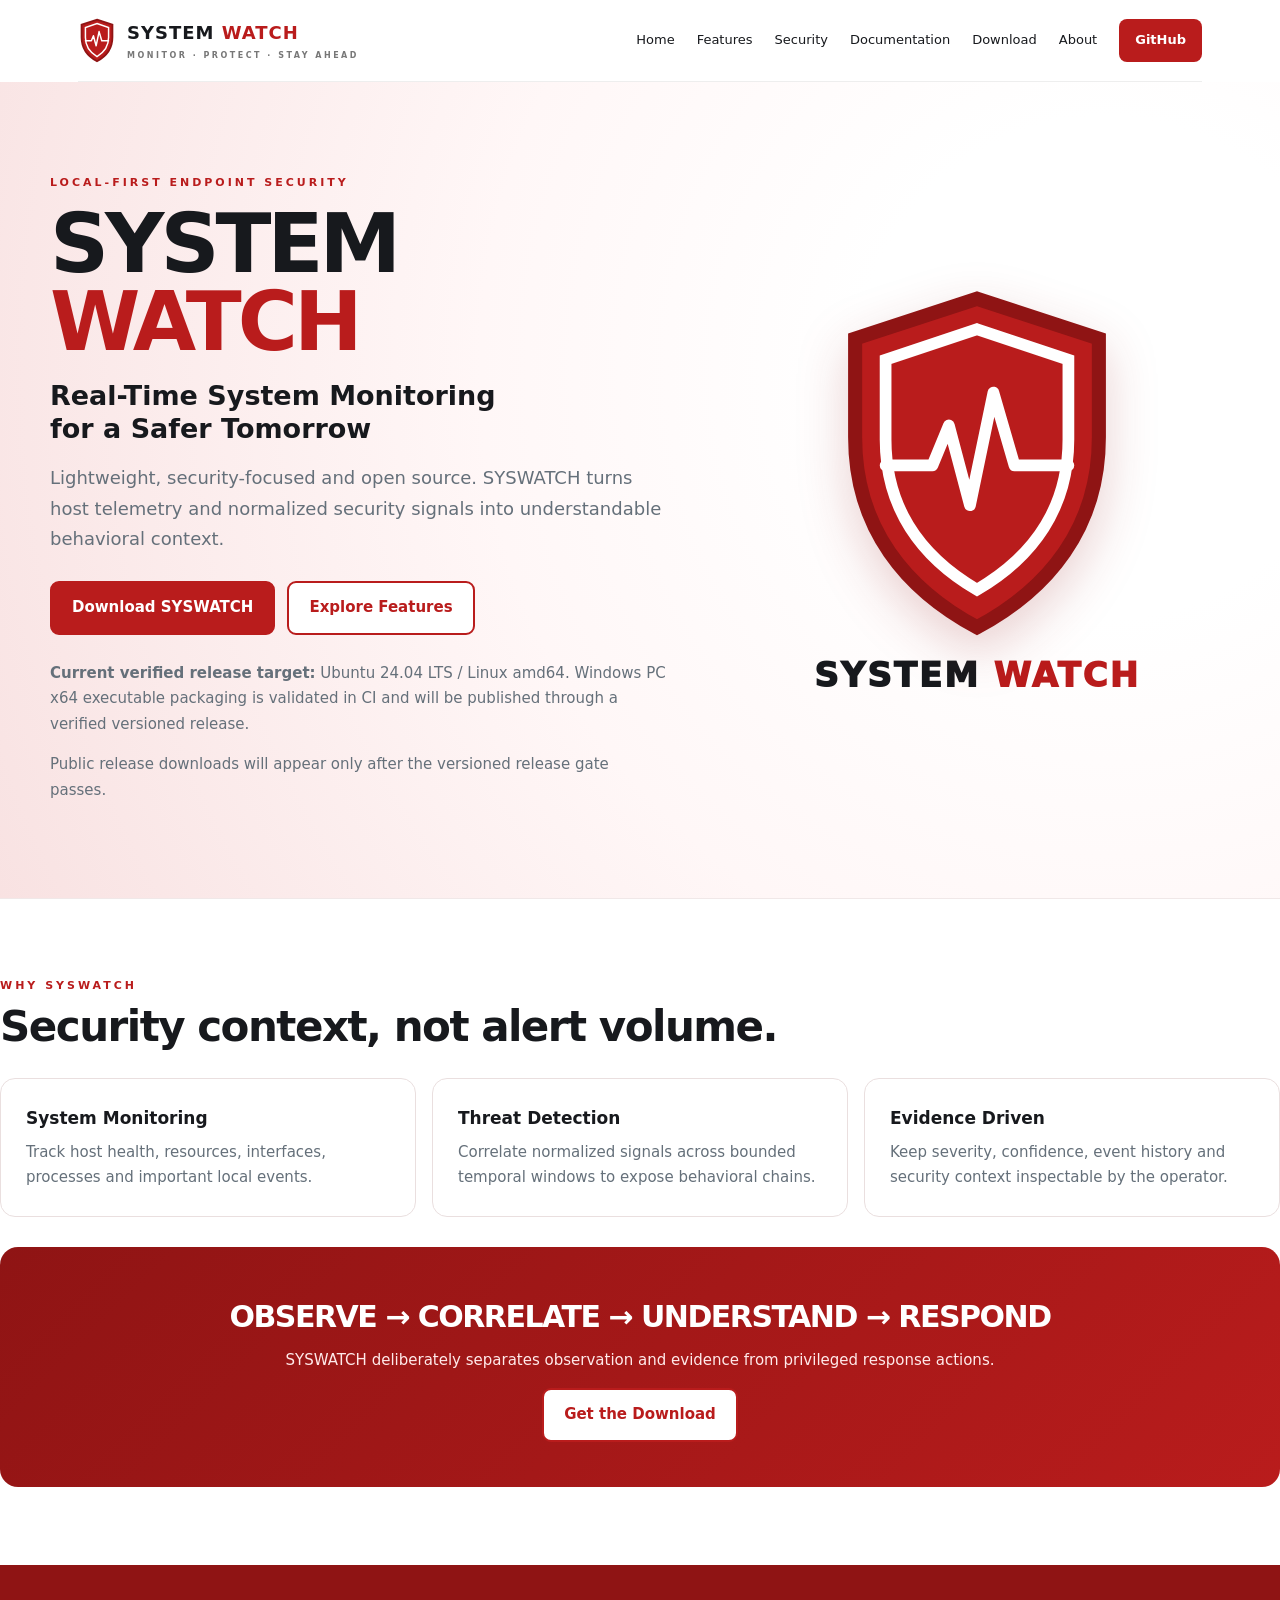
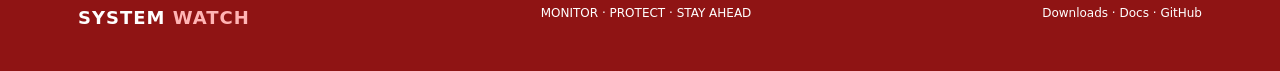
==== commit 6a524925: "test(site): restore release-gate contract marker" ====
--- a/docs/index.html
+++ b/docs/index.html
@@ -1 +1 @@
-<!doctype html><html lang="en"><head><meta charset="utf-8"><meta name="viewport" content="width=device-width,initial-scale=1"><meta name="description" content="SYSWATCH — local-first endpoint security and host behavior monitoring."><title>SYSWATCH — Monitor · Protect · Stay Ahead</title><link rel="stylesheet" href="styles.css"></head><body><div class="wrap"><nav class="nav"><a class="brand" href="index.html"><img src="logo.svg" alt="SYSWATCH logo"><span><b>SYSTEM <span>WATCH</span></b><small>MONITOR · PROTECT · STAY AHEAD</small></span></a><div class="links"><a href="features.html">Features</a><a href="security.html">Security</a><a href="documentation.html">Documentation</a><a href="download.html">Download</a><a href="about.html">About</a><a class="github" href="https://github.com/BurhanAbdullah/Syswatch">GitHub</a></div></nav></div><main><section class="hero"><div class="hero-grid"><div><div class="eyebrow">LOCAL-FIRST ENDPOINT SECURITY</div><h1>SYSTEM <span>WATCH</span></h1><p class="tagline">Real-Time System Monitoring<br>for a Safer Tomorrow</p><p class="lead">Lightweight, security-focused and open source. SYSWATCH turns host telemetry and normalized security signals into understandable behavioral context.</p><div class="actions"><a class="btn primary" href="download.html">Download SYSWATCH</a><a class="btn" href="features.html">Explore Features</a></div><p class="muted"><strong>Current verified release target:</strong> Ubuntu 24.04 LTS / Linux amd64. Windows PC x64 executable packaging is validated in CI and will be published through a verified versioned release.</p></div><div class="logo"><img src="logo.svg" alt="SYSWATCH shield and heartbeat logo"><div class="logo-title">SYSTEM <span>WATCH</span></div></div></div></section><section class="section"><div class="eyebrow">WHY SYSWATCH</div><h2>Security context, not alert volume.</h2><div class="grid"><article class="card"><h3>System Monitoring</h3><p>Track host health, resources, interfaces, processes and important local events.</p></article><article class="card"><h3>Threat Detection</h3><p>Correlate normalized signals across bounded temporal windows to expose behavioral chains.</p></article><article class="card"><h3>Evidence Driven</h3><p>Keep severity, confidence, event history and security context inspectable by the operator.</p></article></div><div class="band"><h2>OBSERVE → CORRELATE → UNDERSTAND → RESPOND</h2><p>SYSWATCH deliberately separates observation and evidence from privileged response actions.</p><a class="btn" href="download.html">Get the Download</a></div></section></main><footer><div class="wrap footer"><b>SYSTEM <span>WATCH</span></b><span>MONITOR · PROTECT · STAY AHEAD</span><span><a href="download.html">Downloads</a> · <a href="documentation.html">Docs</a> · <a href="https://github.com/BurhanAbdullah/Syswatch">GitHub</a></span></div></footer></body></html>+<!doctype html><html lang="en"><head><meta charset="utf-8"><meta name="viewport" content="width=device-width,initial-scale=1"><meta name="description" content="SYSWATCH — local-first endpoint security and host behavior monitoring."><title>SYSWATCH — Monitor · Protect · Stay Ahead</title><link rel="stylesheet" href="styles.css"></head><body><div class="wrap"><nav class="nav"><a class="brand" href="index.html"><img src="logo.svg" alt="SYSWATCH logo"><span><b>SYSTEM <span>WATCH</span></b><small>MONITOR · PROTECT · STAY AHEAD</small></span></a><div class="links"><a href="index.html" aria-current="page">Home</a><a href="features.html">Features</a><a href="security.html">Security</a><a href="documentation.html">Documentation</a><a href="download.html">Download</a><a href="about.html">About</a><a class="github" href="https://github.com/BurhanAbdullah/Syswatch">GitHub</a></div></nav></div><main><section class="hero"><div class="hero-grid"><div><div class="eyebrow">LOCAL-FIRST ENDPOINT SECURITY</div><h1>SYSTEM <span>WATCH</span></h1><p class="tagline">Real-Time System Monitoring<br>for a Safer Tomorrow</p><p class="lead">Lightweight, security-focused and open source. SYSWATCH turns host telemetry and normalized security signals into understandable behavioral context.</p><div class="actions"><a class="btn primary" href="download.html">Download SYSWATCH</a><a class="btn" href="features.html">Explore Features</a></div><p class="muted"><strong>Current verified release target:</strong> Ubuntu 24.04 LTS / Linux amd64. Windows PC x64 executable packaging is validated in CI and will be published through a verified versioned release.</p><p class="muted">Public release downloads will appear only after the versioned release gate passes.</p></div><div class="logo"><img src="logo.svg" alt="SYSWATCH shield and heartbeat logo"><div class="logo-title">SYSTEM <span>WATCH</span></div></div></div></section><section class="section"><div class="eyebrow">WHY SYSWATCH</div><h2>Security context, not alert volume.</h2><div class="grid"><article class="card"><h3>System Monitoring</h3><p>Track host health, resources, interfaces, processes and important local events.</p></article><article class="card"><h3>Threat Detection</h3><p>Correlate normalized signals across bounded temporal windows to expose behavioral chains.</p></article><article class="card"><h3>Evidence Driven</h3><p>Keep severity, confidence, event history and security context inspectable by the operator.</p></article></div><div class="band"><h2>OBSERVE → CORRELATE → UNDERSTAND → RESPOND</h2><p>SYSWATCH deliberately separates observation and evidence from privileged response actions.</p><a class="btn" href="download.html">Get the Download</a></div></section></main><footer><div class="wrap footer"><b>SYSTEM <span>WATCH</span></b><span>MONITOR · PROTECT · STAY AHEAD</span><span><a href="download.html">Downloads</a> · <a href="documentation.html">Docs</a> · <a href="https://github.com/BurhanAbdullah/Syswatch">GitHub</a></span></div></footer></body></html>
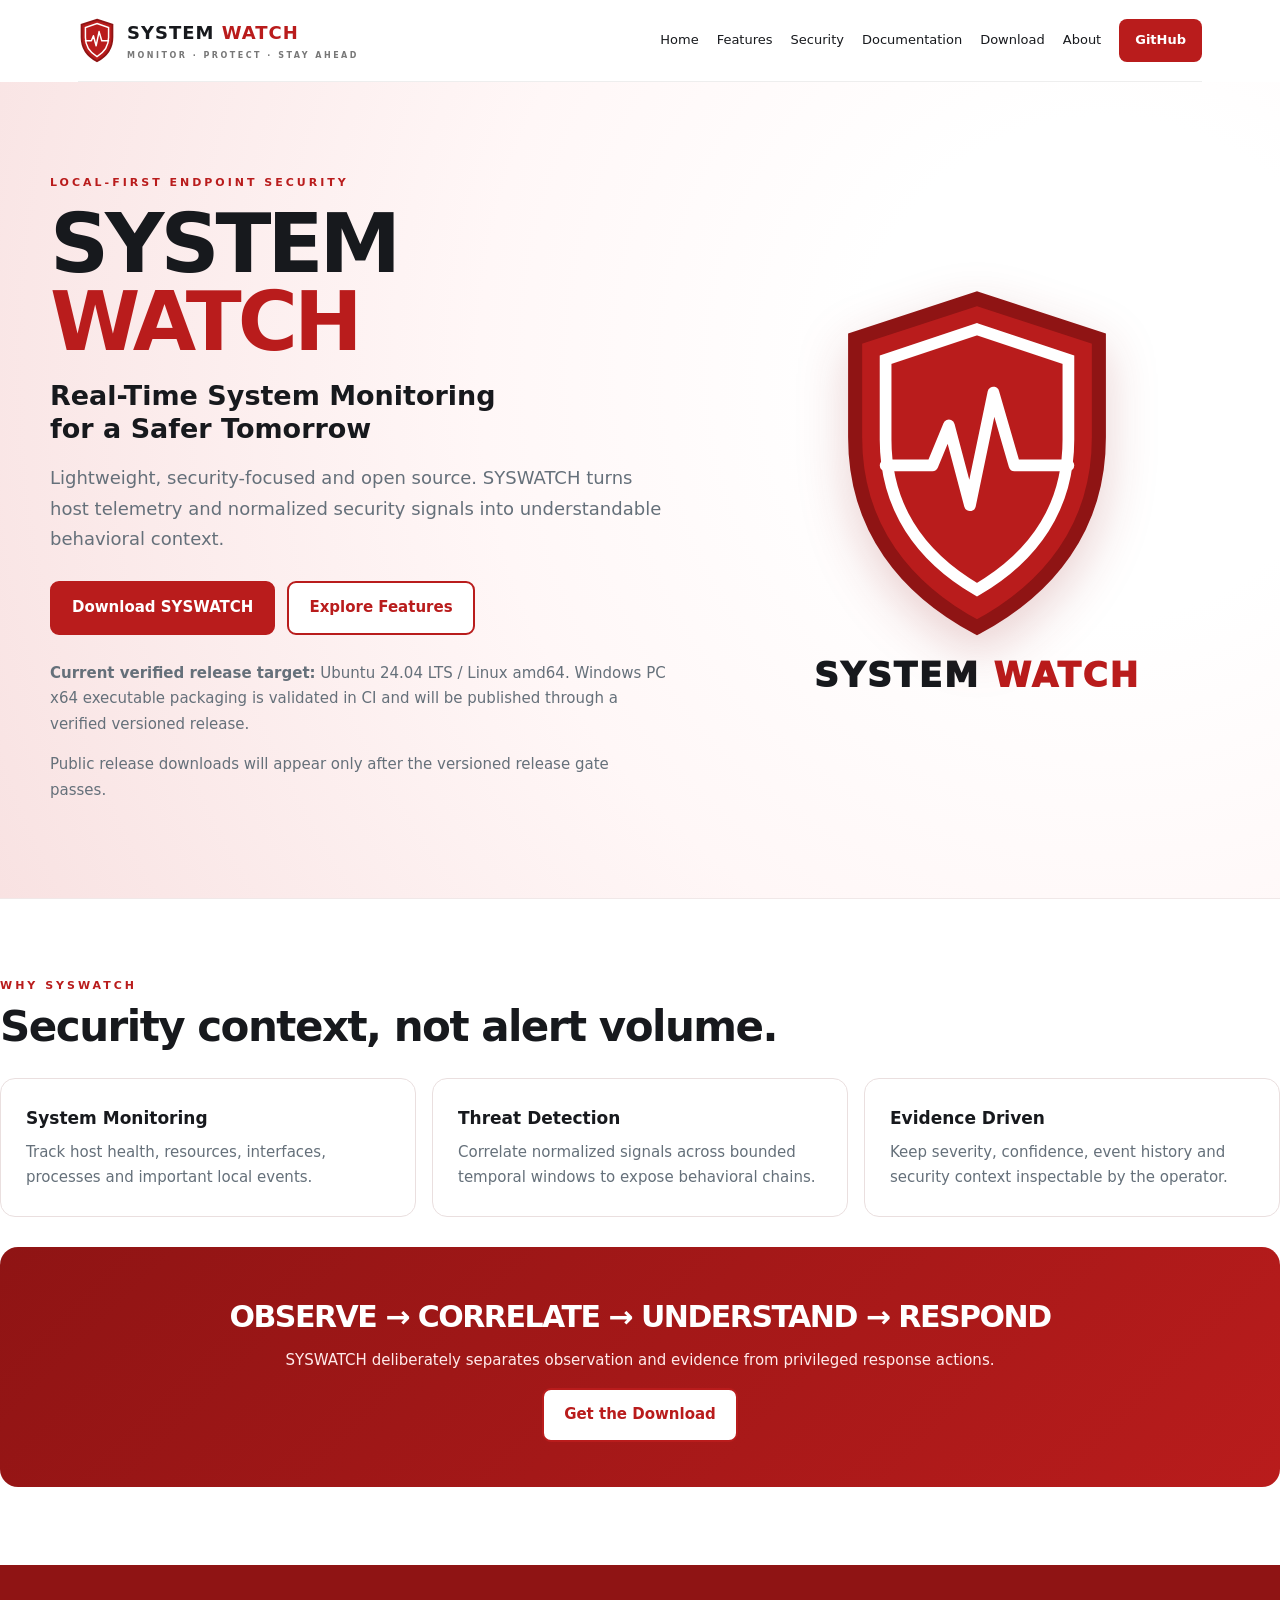
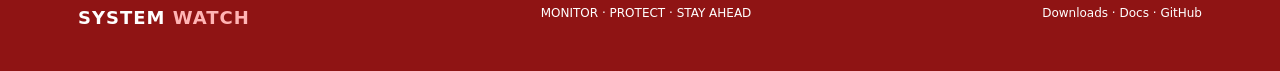
==== commit 5a5df140: "site: add semantic primary navigation label" ====
--- a/docs/index.html
+++ b/docs/index.html
@@ -1 +1 @@
-<!doctype html><html lang="en"><head><meta charset="utf-8"><meta name="viewport" content="width=device-width,initial-scale=1"><meta name="description" content="SYSWATCH — local-first endpoint security and host behavior monitoring."><title>SYSWATCH — Monitor · Protect · Stay Ahead</title><link rel="stylesheet" href="styles.css"></head><body><div class="wrap"><nav class="nav"><a class="brand" href="index.html"><img src="logo.svg" alt="SYSWATCH logo"><span><b>SYSTEM <span>WATCH</span></b><small>MONITOR · PROTECT · STAY AHEAD</small></span></a><div class="links"><a href="index.html" aria-current="page">Home</a><a href="features.html">Features</a><a href="security.html">Security</a><a href="documentation.html">Documentation</a><a href="download.html">Download</a><a href="about.html">About</a><a class="github" href="https://github.com/BurhanAbdullah/Syswatch">GitHub</a></div></nav></div><main><section class="hero"><div class="hero-grid"><div><div class="eyebrow">LOCAL-FIRST ENDPOINT SECURITY</div><h1>SYSTEM <span>WATCH</span></h1><p class="tagline">Real-Time System Monitoring<br>for a Safer Tomorrow</p><p class="lead">Lightweight, security-focused and open source. SYSWATCH turns host telemetry and normalized security signals into understandable behavioral context.</p><div class="actions"><a class="btn primary" href="download.html">Download SYSWATCH</a><a class="btn" href="features.html">Explore Features</a></div><p class="muted"><strong>Current verified release target:</strong> Ubuntu 24.04 LTS / Linux amd64. Windows PC x64 executable packaging is validated in CI and will be published through a verified versioned release.</p><p class="muted">Public release downloads will appear only after the versioned release gate passes.</p></div><div class="logo"><img src="logo.svg" alt="SYSWATCH shield and heartbeat logo"><div class="logo-title">SYSTEM <span>WATCH</span></div></div></div></section><section class="section"><div class="eyebrow">WHY SYSWATCH</div><h2>Security context, not alert volume.</h2><div class="grid"><article class="card"><h3>System Monitoring</h3><p>Track host health, resources, interfaces, processes and important local events.</p></article><article class="card"><h3>Threat Detection</h3><p>Correlate normalized signals across bounded temporal windows to expose behavioral chains.</p></article><article class="card"><h3>Evidence Driven</h3><p>Keep severity, confidence, event history and security context inspectable by the operator.</p></article></div><div class="band"><h2>OBSERVE → CORRELATE → UNDERSTAND → RESPOND</h2><p>SYSWATCH deliberately separates observation and evidence from privileged response actions.</p><a class="btn" href="download.html">Get the Download</a></div></section></main><footer><div class="wrap footer"><b>SYSTEM <span>WATCH</span></b><span>MONITOR · PROTECT · STAY AHEAD</span><span><a href="download.html">Downloads</a> · <a href="documentation.html">Docs</a> · <a href="https://github.com/BurhanAbdullah/Syswatch">GitHub</a></span></div></footer></body></html>
+<!doctype html><html lang="en"><head><meta charset="utf-8"><meta name="viewport" content="width=device-width,initial-scale=1"><meta name="description" content="SYSWATCH — local-first endpoint security and host behavior monitoring."><title>SYSWATCH — Monitor · Protect · Stay Ahead</title><link rel="stylesheet" href="styles.css"></head><body><div class="wrap"><nav class="nav" aria-label="Primary navigation"><a class="brand" href="index.html"><img src="logo.svg" alt="SYSWATCH logo"><span><b>SYSTEM <span>WATCH</span></b><small>MONITOR · PROTECT · STAY AHEAD</small></span></a><div class="links"><a href="index.html" aria-current="page">Home</a><a href="features.html">Features</a><a href="security.html">Security</a><a href="documentation.html">Documentation</a><a href="download.html">Download</a><a href="about.html">About</a><a class="github" href="https://github.com/BurhanAbdullah/Syswatch">GitHub</a></div></nav></div><main><section class="hero"><div class="hero-grid"><div><div class="eyebrow">LOCAL-FIRST ENDPOINT SECURITY</div><h1>SYSTEM <span>WATCH</span></h1><p class="tagline">Real-Time System Monitoring<br>for a Safer Tomorrow</p><p class="lead">Lightweight, security-focused and open source. SYSWATCH turns host telemetry and normalized security signals into understandable behavioral context.</p><div class="actions"><a class="btn primary" href="download.html">Download SYSWATCH</a><a class="btn" href="features.html">Explore Features</a></div><p class="muted"><strong>Current verified release target:</strong> Ubuntu 24.04 LTS / Linux amd64. Windows PC x64 executable packaging is validated in CI and will be published through a verified versioned release.</p><p class="muted">Public release downloads will appear only after the versioned release gate passes.</p></div><div class="logo"><img src="logo.svg" alt="SYSWATCH shield and heartbeat logo"><div class="logo-title">SYSTEM <span>WATCH</span></div></div></div></section><section class="section"><div class="eyebrow">WHY SYSWATCH</div><h2>Security context, not alert volume.</h2><div class="grid"><article class="card"><h3>System Monitoring</h3><p>Track host health, resources, interfaces, processes and important local events.</p></article><article class="card"><h3>Threat Detection</h3><p>Correlate normalized signals across bounded temporal windows to expose behavioral chains.</p></article><article class="card"><h3>Evidence Driven</h3><p>Keep severity, confidence, event history and security context inspectable by the operator.</p></article></div><div class="band"><h2>OBSERVE → CORRELATE → UNDERSTAND → RESPOND</h2><p>SYSWATCH deliberately separates observation and evidence from privileged response actions.</p><a class="btn" href="download.html">Get the Download</a></div></section></main><footer><div class="wrap footer"><b>SYSTEM <span>WATCH</span></b><span>MONITOR · PROTECT · STAY AHEAD</span><span><a href="download.html">Downloads</a> · <a href="documentation.html">Docs</a> · <a href="https://github.com/BurhanAbdullah/Syswatch">GitHub</a></span></div></footer></body></html>
--- a/docs/styles.css
+++ b/docs/styles.css
@@ -1 +1 @@
-:root{--red:#b91c1c;--dark:#8f1414;--soft:#fff4f4;--ink:#17191d;--muted:#65707a;--line:#eadfdf;--max:1180px}*{box-sizing:border-box}html{scroll-behavior:smooth}body{margin:0;color:var(--ink);background:#fff;font:15px/1.7 Inter,ui-sans-serif,system-ui,-apple-system,BlinkMacSystemFont,"Segoe UI",sans-serif}a{color:inherit}.wrap{max-width:var(--max);margin:auto;padding:0 28px}.nav{height:82px;display:flex;align-items:center;justify-content:space-between;border-bottom:1px solid #eee;background:#fff}.brand{display:flex;align-items:center;gap:11px;text-decoration:none}.brand img{width:38px;height:45px}.brand b{font-size:18px;letter-spacing:1px}.brand b span{color:var(--red)}.brand small{display:block;font-size:8px;letter-spacing:2.5px;color:#777;font-weight:800}.links{display:flex;gap:22px;align-items:center;font-size:13px}.links a{text-decoration:none}.links a:hover{color:var(--red)}.github{background:var(--red);color:#fff!important;padding:10px 16px;border-radius:8px;font-weight:800}.hero{margin:0 -28px;padding:92px 28px 80px;background:radial-gradient(circle at 85% 35%,#fff 0,#fff 20%,#fff7f7 50%,#f8e1e1 100%)}.hero-grid{max-width:var(--max);margin:auto;display:grid;grid-template-columns:1.1fr .9fr;gap:55px;align-items:center}.eyebrow{font-size:11px;font-weight:900;letter-spacing:3px;color:var(--red)}h1{font-size:clamp(50px,7vw,82px);line-height:.95;letter-spacing:-4px;margin:12px 0 20px}h1 span{color:var(--red)}h2{font-size:42px;line-height:1.1;letter-spacing:-1.5px;margin:8px 0 14px}.tagline{font-size:27px;line-height:1.2;font-weight:800;margin:0 0 16px}.lead{font-size:18px;color:var(--muted);max-width:720px}.actions{display:flex;gap:12px;flex-wrap:wrap;margin:26px 0}.btn{display:inline-flex;align-items:center;justify-content:center;padding:12px 20px;border:2px solid var(--red);border-radius:9px;text-decoration:none;font-weight:850;color:var(--red);background:#fff}.btn.primary{background:var(--red);color:#fff}.logo{text-align:center}.logo img{width:min(300px,75%);filter:drop-shadow(0 18px 25px #8f141433)}.logo-title{font-size:34px;font-weight:950;letter-spacing:2px}.logo-title span{color:var(--red)}.section{padding:78px 0;border-top:1px solid #f0e8e8}.grid{display:grid;grid-template-columns:repeat(3,1fr);gap:16px;margin-top:28px}.card{padding:25px;border:1px solid var(--line);border-radius:15px;background:#fff}.card h3{margin:0 0 7px;font-size:17px}.card p{margin:0;color:var(--muted)}.band{background:linear-gradient(135deg,var(--dark),var(--red));color:#fff;border-radius:18px;padding:45px;text-align:center;margin-top:30px}.band h2{font-size:30px}.band p{color:#ffeaea}.badge{display:inline-block;padding:6px 12px;border:1px solid #ffffff66;border-radius:999px;font-size:12px}.platforms{display:grid;grid-template-columns:1fr 1fr;gap:18px;margin-top:28px}.platform{border:1px solid var(--line);border-radius:16px;padding:28px}.platform h3{font-size:21px;margin:0 0 6px}.download-card{border:2px solid var(--line);border-radius:16px;padding:30px;background:#fff}.download-card.ready{border-color:#e2aaaa}.download-card .state{font-size:11px;font-weight:900;letter-spacing:2px;color:var(--red)}.release-list{margin-top:24px}.release{display:flex;align-items:center;justify-content:space-between;gap:20px;padding:18px 0;border-bottom:1px solid var(--line)}.release:last-child{border-bottom:0}.release-name{font-weight:850}.release-meta{font-size:12px;color:var(--muted)}.doclist{display:grid;grid-template-columns:repeat(2,1fr);gap:14px;margin-top:28px}.doc{padding:20px;border:1px solid var(--line);border-radius:12px;text-decoration:none}.doc:hover{border-color:#d99393}.doc strong{display:block;margin-bottom:4px}.doc span{color:var(--muted);font-size:13px}pre{background:#1b1717;color:#fff;padding:18px;border-radius:10px;overflow:auto;font:12px/1.7 ui-monospace,SFMono-Regular,Consolas,monospace}code{font-family:ui-monospace,SFMono-Regular,Consolas,monospace}footer{background:var(--dark);color:#fff;padding:38px 0}.footer{display:flex;justify-content:space-between;gap:20px;flex-wrap:wrap;font-size:12px}.footer a{text-decoration:none}.footer b{font-size:18px;letter-spacing:1px}.footer b span{color:#ffb4b4}.notice{padding:18px 20px;background:var(--soft);border-left:4px solid var(--red);border-radius:0 10px 10px 0;margin-top:22px}.muted{color:var(--muted)}@media(max-width:850px){.links{display:none}.hero-grid,.platforms{grid-template-columns:1fr}.logo{order:-1}.grid{grid-template-columns:1fr 1fr}.doclist{grid-template-columns:1fr}}@media(max-width:560px){.wrap{padding:0 17px}.hero{margin:0 -17px;padding:60px 17px}.grid,.doclist{grid-template-columns:1fr}h1{font-size:52px;letter-spacing:-2.5px}h2{font-size:35px}.tagline{font-size:22px}.section{padding:60px 0}.band{padding:32px 22px}.release{align-items:flex-start;flex-direction:column}.logo img{width:220px}}+:root{--red:#b91c1c;--dark:#8f1414;--soft:#fff4f4;--ink:#17191d;--muted:#65707a;--line:#eadfdf;--max:1180px}*{box-sizing:border-box}html{scroll-behavior:smooth}body{margin:0;color:var(--ink);background:#fff;font:15px/1.7 Inter,ui-sans-serif,system-ui,-apple-system,BlinkMacSystemFont,"Segoe UI",sans-serif}a{color:inherit}.wrap{max-width:var(--max);margin:auto;padding:0 28px}.nav{min-height:82px;display:flex;align-items:center;justify-content:space-between;gap:18px;border-bottom:1px solid #eee;background:#fff}.brand{display:flex;align-items:center;gap:11px;text-decoration:none;flex-shrink:0}.brand img{width:38px;height:45px}.brand b{font-size:18px;letter-spacing:1px}.brand b span{color:var(--red)}.brand small{display:block;font-size:8px;letter-spacing:2.5px;color:#777;font-weight:800}.links{display:flex;gap:18px;align-items:center;justify-content:flex-end;flex-wrap:wrap;font-size:13px}.links a{text-decoration:none}.links a:hover,.links a:focus-visible{color:var(--red)}.links a:focus-visible,.btn:focus-visible,.brand:focus-visible{outline:3px solid #f2a0a0;outline-offset:3px}.github{background:var(--red);color:#fff!important;padding:10px 16px;border-radius:8px;font-weight:800}.hero{margin:0 -28px;padding:92px 28px 80px;background:radial-gradient(circle at 85% 35%,#fff 0,#fff 20%,#fff7f7 50%,#f8e1e1 100%)}.hero-grid{max-width:var(--max);margin:auto;display:grid;grid-template-columns:1.1fr .9fr;gap:55px;align-items:center}.eyebrow{font-size:11px;font-weight:900;letter-spacing:3px;color:var(--red)}h1{font-size:clamp(50px,7vw,82px);line-height:.95;letter-spacing:-4px;margin:12px 0 20px}h1 span{color:var(--red)}h2{font-size:42px;line-height:1.1;letter-spacing:-1.5px;margin:8px 0 14px}.tagline{font-size:27px;line-height:1.2;font-weight:800;margin:0 0 16px}.lead{font-size:18px;color:var(--muted);max-width:720px}.actions{display:flex;gap:12px;flex-wrap:wrap;margin:26px 0}.btn{display:inline-flex;align-items:center;justify-content:center;padding:12px 20px;border:2px solid var(--red);border-radius:9px;text-decoration:none;font-weight:850;color:var(--red);background:#fff}.btn.primary{background:var(--red);color:#fff}.logo{text-align:center}.logo img{width:min(300px,75%);filter:drop-shadow(0 18px 25px #8f141433)}.logo-title{font-size:34px;font-weight:950;letter-spacing:2px}.logo-title span{color:var(--red)}.section{padding:78px 0;border-top:1px solid #f0e8e8}.grid{display:grid;grid-template-columns:repeat(3,1fr);gap:16px;margin-top:28px}.card{padding:25px;border:1px solid var(--line);border-radius:15px;background:#fff}.card h3{margin:0 0 7px;font-size:17px}.card p{margin:0;color:var(--muted)}.band{background:linear-gradient(135deg,var(--dark),var(--red));color:#fff;border-radius:18px;padding:45px;text-align:center;margin-top:30px}.band h2{font-size:30px}.band p{color:#ffeaea}.badge{display:inline-block;padding:6px 12px;border:1px solid #ffffff66;border-radius:999px;font-size:12px}.platforms{display:grid;grid-template-columns:1fr 1fr;gap:18px;margin-top:28px}.platform{border:1px solid var(--line);border-radius:16px;padding:28px}.platform h3{font-size:21px;margin:0 0 6px}.download-card{border:2px solid var(--line);border-radius:16px;padding:30px;background:#fff}.download-card.ready{border-color:#e2aaaa}.download-card .state{font-size:11px;font-weight:900;letter-spacing:2px;color:var(--red)}.release-list{margin-top:24px}.release{display:flex;align-items:center;justify-content:space-between;gap:20px;padding:18px 0;border-bottom:1px solid var(--line)}.release:last-child{border-bottom:0}.release-name{font-weight:850}.release-meta{font-size:12px;color:var(--muted)}.doclist{display:grid;grid-template-columns:repeat(2,1fr);gap:14px;margin-top:28px}.doc{padding:20px;border:1px solid var(--line);border-radius:12px;text-decoration:none}.doc:hover{border-color:#d99393}.doc strong{display:block;margin-bottom:4px}.doc span{color:var(--muted);font-size:13px}pre{background:#1b1717;color:#fff;padding:18px;border-radius:10px;overflow:auto;font:12px/1.7 ui-monospace,SFMono-Regular,Consolas,monospace}code{font-family:ui-monospace,SFMono-Regular,Consolas,monospace}footer{background:var(--dark);color:#fff;padding:38px 0}.footer{display:flex;justify-content:space-between;gap:20px;flex-wrap:wrap;font-size:12px}.footer a{text-decoration:none}.footer b{font-size:18px;letter-spacing:1px}.footer b span{color:#ffb4b4}.notice{padding:18px 20px;background:var(--soft);border-left:4px solid var(--red);border-radius:0 10px 10px 0;margin-top:22px}.muted{color:var(--muted)}@media(max-width:850px){.nav{align-items:flex-start;padding:12px 0}.links{flex:1;min-width:0}.hero-grid,.platforms{grid-template-columns:1fr}.logo{order:-1}.grid{grid-template-columns:1fr 1fr}.doclist{grid-template-columns:1fr}}@media(max-width:560px){.wrap{padding:0 17px}.nav{flex-direction:column;align-items:stretch;gap:10px}.links{justify-content:flex-start;gap:9px 14px;font-size:12px}.github{padding:8px 12px}.hero{margin:0 -17px;padding:60px 17px}.grid,.doclist{grid-template-columns:1fr}h1{font-size:52px;letter-spacing:-2.5px}h2{font-size:35px}.tagline{font-size:22px}.section{padding:60px 0}.band{padding:32px 22px}.release{align-items:flex-start;flex-direction:column}.logo img{width:220px}}
